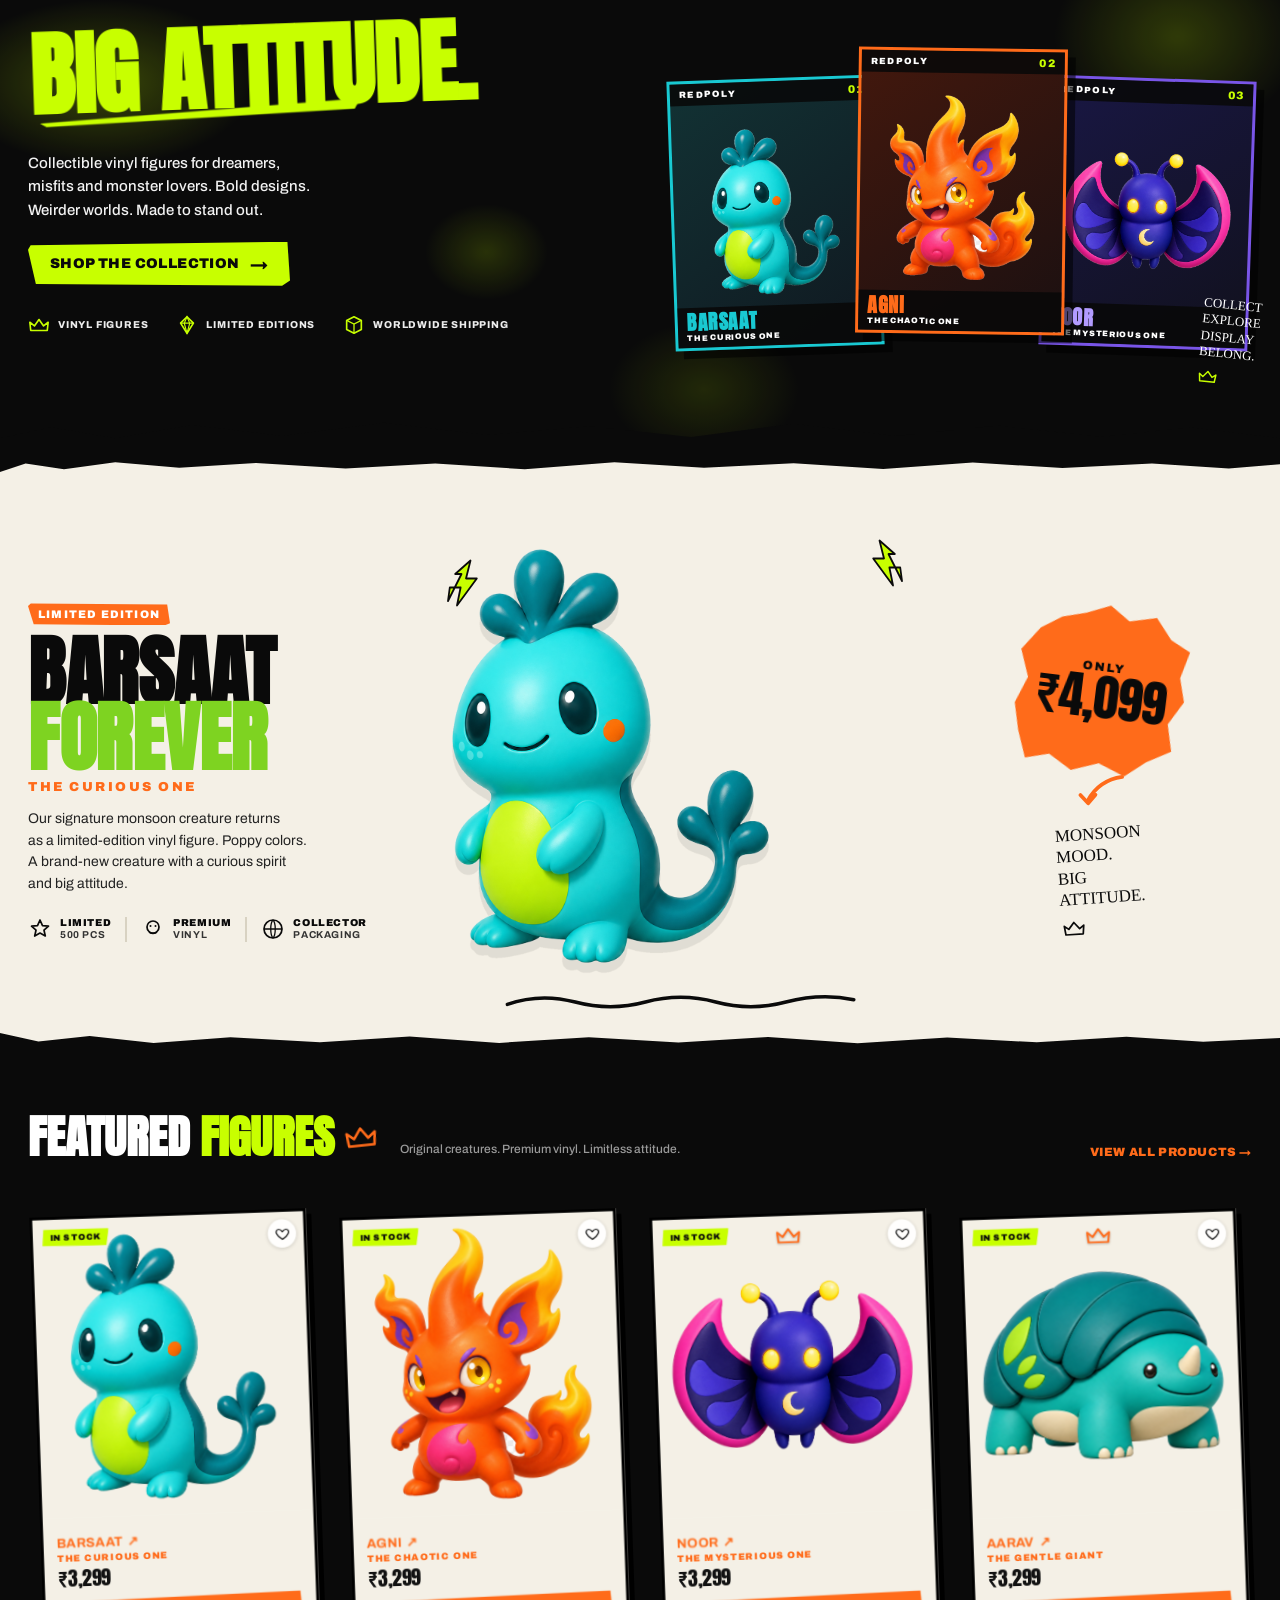
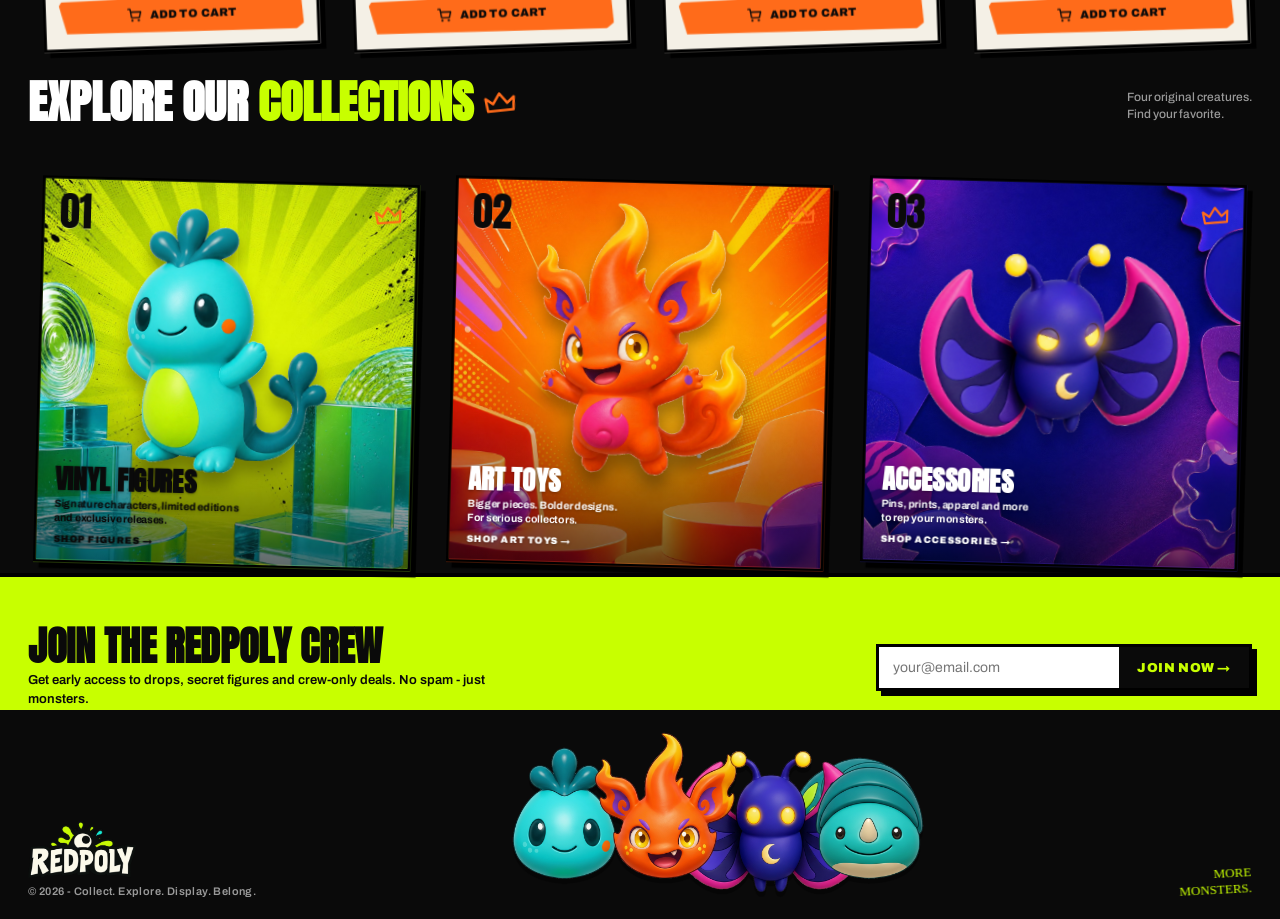
==== index.html @ 3c34e919 "Apply REDPOLY logo and matching browser icons Co-authored-by: arena-agent <297053741+arena-agent@use" ====
<!DOCTYPE html>
<html lang="en">
<head>
<meta charset="UTF-8" />
<meta name="viewport" content="width=device-width, initial-scale=1" />
<title>REDPOLY - Monsoon Mischief Collectible Creatures</title>
<meta name="description" content="Meet the REDPOLY creature crew: original collectible vinyl figures with bold color, big personality and playful shelf presence. Discover Agni, Barsaat, Noor and Aarav." />
<link rel="canonical" href="https://redpoly.justsimpleapps.online/" />
<meta name="robots" content="index, follow, max-image-preview:large" />
<meta name="theme-color" content="#0a0a0a" />
<link rel="icon" type="image/png" sizes="192x192" href="/assets/images/redpoly/favicon.png?v=redpoly-logo-20261114" />
<link rel="shortcut icon" href="/assets/images/redpoly/favicon.ico?v=redpoly-logo-20261114" />
<link rel="apple-touch-icon" href="/assets/images/redpoly/favicon.png?v=redpoly-logo-20261114" />
<meta property="og:type" content="website" />
<meta property="og:site_name" content="REDPOLY" />
<meta property="og:title" content="REDPOLY - Monsoon Mischief Collectible Creatures" />
<meta property="og:description" content="Four original creatures. Big attitude. Find your favorite in the REDPOLY collectible crew." />
<meta property="og:url" content="https://redpoly.justsimpleapps.online/" />
<meta property="og:image" content="https://redpoly.justsimpleapps.online/assets/images/redpoly/social/agni-og.png" />
<meta property="og:image:width" content="1200" />
<meta property="og:image:height" content="630" />
<meta name="twitter:card" content="summary_large_image" />
<meta name="twitter:title" content="REDPOLY - Monsoon Mischief Collectible Creatures" />
<meta name="twitter:description" content="Four original creatures. Big attitude. Find your favorite in the REDPOLY collectible crew." />
<meta name="twitter:image" content="https://redpoly.justsimpleapps.online/assets/images/redpoly/social/agni-og.png" />
<link rel="preconnect" href="https://fonts.googleapis.com" />
<link rel="preconnect" href="https://fonts.gstatic.com" crossorigin />
<link href="https://fonts.googleapis.com/css2?family=Anton&family=Archivo:wght@500;700;800;900&family=Permanent+Marker&display=swap" rel="stylesheet" />
<link rel="stylesheet" href="styles.css?v=agni-page-20261114" />
</head>
<body>

<!-- ================= HERO ================= -->
<section class="hero" id="top">
  <div class="hero__splatter" aria-hidden="true"></div>
  <div class="wrap hero__grid">
    <div class="hero__left">
      <h1 class="hero__title">BIG ATTITUDE<span class="dot">.</span><span class="hero__underline" aria-hidden="true"></span></h1>
      <p class="hero__copy">Collectible vinyl figures for dreamers,<br />misfits and monster lovers. Bold designs.<br />Weirder worlds. Made to stand out.</p>
      <a class="btn-lime" href="#featured">SHOP THE COLLECTION <span aria-hidden="true">→</span></a>
      <ul class="hero__feats">
        <li>
          <svg viewBox="0 0 24 24" aria-hidden="true"><path d="M3 18l-1-9 5 4 5-7 5 7 5-4-1 9H3z" fill="none" stroke="currentColor" stroke-width="1.8" stroke-linejoin="round"/></svg>
          <span>VINYL FIGURES</span>
        </li>
        <li>
          <svg viewBox="0 0 24 24" aria-hidden="true"><path d="M12 3l7 7-7 11L5 10l7-7z" fill="none" stroke="currentColor" stroke-width="1.8" stroke-linejoin="round"/><path d="M5 10h14M12 3l-3 7 3 11 3-11-3-7z" fill="none" stroke="currentColor" stroke-width="1.2"/></svg>
          <span>LIMITED EDITIONS</span>
        </li>
        <li>
          <svg viewBox="0 0 24 24" aria-hidden="true"><path d="M12 3l8 4v10l-8 4-8-4V7l8-4z" fill="none" stroke="currentColor" stroke-width="1.8" stroke-linejoin="round"/><path d="M4 7l8 4 8-4M12 11v10" fill="none" stroke="currentColor" stroke-width="1.4"/></svg>
          <span>WORLDWIDE SHIPPING</span>
        </li>
      </ul>
    </div>

    <div class="hero__right">
      <div class="hero__boxes">
        <figure class="box box--barsaat">
          <img src="assets/images/redpoly/characters/barsaat.png?v=creatures-inr-20261114" alt="Barsaat, the curious aqua monsoon creature" />
          <figcaption class="box__label box__label--top"><span>REDPOLY</span><em>01</em></figcaption>
          <figcaption class="box__label box__label--bottom"><strong>BARSAAT</strong><small>THE CURIOUS ONE</small></figcaption>
        </figure>
        <figure class="box box--agni">
          <img src="assets/images/redpoly/characters/agni.png?v=creatures-inr-20261114" alt="Agni, the chaotic orange ember creature" />
          <figcaption class="box__label box__label--top"><span>REDPOLY</span><em>02</em></figcaption>
          <figcaption class="box__label box__label--bottom"><strong>AGNI</strong><small>THE CHAOTIC ONE</small></figcaption>
        </figure>
        <figure class="box box--noor">
          <img src="assets/images/redpoly/characters/noor.png?v=creatures-inr-20261114" alt="Noor, the mysterious indigo moth creature" />
          <figcaption class="box__label box__label--top"><span>REDPOLY</span><em>03</em></figcaption>
          <figcaption class="box__label box__label--bottom"><strong>NOOR</strong><small>THE MYSTERIOUS ONE</small></figcaption>
        </figure>
        <p class="hero__side-note">COLLECT<br />EXPLORE<br />DISPLAY<br />BELONG.
          <svg viewBox="0 0 24 24" aria-hidden="true"><path d="M4 17l-1-8 4 3 5-6 5 6 4-3-1 8H4z" fill="none" stroke="currentColor" stroke-width="1.6" stroke-linejoin="round"/></svg>
        </p>
      </div>
    </div>
  </div>
  <div class="hero__rocks" aria-hidden="true"></div>
</section>

<!-- ================= LIMITED EDITION ================= -->
<section class="limited" id="limited">
  <div class="wrap limited__grid">
    <div class="limited__left">
      <span class="tag-orange">LIMITED EDITION</span>
      <h2 class="limited__title"><span class="t-black">BARSAAT</span><span class="t-lime">FOREVER</span></h2>
      <p class="limited__sub">THE CURIOUS ONE</p>
      <p class="limited__copy">Our signature monsoon creature returns<br />as a limited-edition vinyl figure. Poppy colors.<br />A brand-new creature with a curious spirit<br />and big attitude.</p>
      <ul class="limited__feats">
        <li>
          <svg viewBox="0 0 24 24" aria-hidden="true"><path d="M12 3l2.5 5.6 6 .6-4.5 4 1.3 5.8L12 16l-5.3 3 1.3-5.8-4.5-4 6-.6L12 3z" fill="none" stroke="currentColor" stroke-width="1.7" stroke-linejoin="round"/></svg>
          <span><strong>LIMITED</strong><br />500 PCS</span>
        </li>
        <li>
          <svg viewBox="0 0 24 24" aria-hidden="true"><circle cx="12" cy="10" r="6" fill="none" stroke="currentColor" stroke-width="1.7"/><circle cx="9.5" cy="9" r="1" fill="currentColor"/><circle cx="14.5" cy="9" r="1" fill="currentColor"/><path d="M8 15c1 2 7 2 8 0" fill="none" stroke="currentColor" stroke-width="1.4"/></svg>
          <span><strong>PREMIUM</strong><br />VINYL</span>
        </li>
        <li>
          <svg viewBox="0 0 24 24" aria-hidden="true"><circle cx="12" cy="12" r="9" fill="none" stroke="currentColor" stroke-width="1.7"/><path d="M3 12h18M12 3c3 3 3 15 0 18M12 3c-3 3-3 15 0 18" fill="none" stroke="currentColor" stroke-width="1.3"/></svg>
          <span><strong>COLLECTOR</strong><br />PACKAGING</span>
        </li>
      </ul>
    </div>

    <div class="limited__center">
      <svg class="bolt bolt--a" viewBox="0 0 60 60" aria-hidden="true"><path d="M10 50 L25 20 L18 20 L35 5 L30 25 L42 25 L20 55 L24 35 L12 35 Z" fill="#C8FF00" stroke="#0A0A0A" stroke-width="2" stroke-linejoin="round"/></svg>
      <svg class="bolt bolt--b" viewBox="0 0 60 60" aria-hidden="true"><path d="M10 50 L25 20 L18 20 L35 5 L30 25 L42 25 L20 55 L24 35 L12 35 Z" fill="#C8FF00" stroke="#0A0A0A" stroke-width="2" stroke-linejoin="round"/></svg>
      <img class="barsaat-hero" src="assets/images/redpoly/characters/barsaat.png?v=creatures-inr-20261114" alt="Barsaat Forever limited edition aqua monsoon creature with droplet crest and curled rain-tail - soft 3D" />
      <svg class="scribble" viewBox="0 0 300 24" aria-hidden="true"><path d="M2 14 Q30 4 60 12 T120 12 T180 12 T240 12 T298 10" fill="none" stroke="#0A0A0A" stroke-width="3" stroke-linecap="round"/></svg>
    </div>

    <div class="limited__right">
      <div class="price-badge">
        <span class="price-badge__only">ONLY</span>
        <span class="price-badge__amount">₹4,099</span>
        <span class="price-badge__lines" aria-hidden="true"><i></i><i></i><i></i></span>
      </div>
      <svg class="price-arrow" viewBox="0 0 60 40" aria-hidden="true"><path d="M55 5 Q30 5 15 25" fill="none" stroke="#FF6B1A" stroke-width="4" stroke-linecap="round"/><path d="M8 18 L15 28 L24 20" fill="none" stroke="#FF6B1A" stroke-width="4" stroke-linecap="round" stroke-linejoin="round"/></svg>
      <p class="hand-note">MONSOON<br />MOOD.<br />BIG<br />ATTITUDE.
        <svg viewBox="0 0 24 24" aria-hidden="true"><path d="M4 17l-1-8 4 3 5-6 5 6 4-3-1 8H4z" fill="none" stroke="currentColor" stroke-width="1.6" stroke-linejoin="round"/></svg>
      </p>
    </div>
  </div>
</section>

<!-- ================= FEATURED FIGURES ================= -->
<section class="featured" id="featured">
  <div class="wrap">
    <header class="section-head">
      <h2 class="section-head__title">FEATURED <span class="lime">FIGURES</span>
        <svg class="crown crown--orange" viewBox="0 0 24 24" aria-hidden="true"><path d="M3 18l-1-9 5 4 5-7 5 7 5-4-1 9H3z" fill="none" stroke="currentColor" stroke-width="1.8" stroke-linejoin="round"/></svg>
      </h2>
      <p class="section-head__sub">Original creatures. Premium vinyl. Limitless attitude.</p>
      <a class="section-head__link" href="#collections">VIEW ALL PRODUCTS <span aria-hidden="true">→</span></a>
    </header>

    <div class="cards">
      <article class="p-card">
        <div class="p-card__img">
          <a class="p-card__image-link" href="barsaat.html" aria-label="Open Barsaat product page"><img src="assets/images/redpoly/characters/barsaat.png?v=creatures-inr-20261114" alt="Barsaat The Curious One aqua monsoon creature - soft 3D" /></a>
          <span class="stock">IN STOCK</span>
          <button class="heart" type="button" aria-label="Add Barsaat to wishlist"><svg viewBox="0 0 24 24"><path d="M12 20s-7-4.5-9-9c-1.2-2.7.5-6 3.5-6C9 5 11 7 12 8.5 13 7 15 5 17.5 5c3 0 4.7 3.3 3.5 6-2 4.5-9 9-9 9z" fill="none" stroke="currentColor" stroke-width="1.8" stroke-linejoin="round"/></svg></button>
        </div>
        <div class="p-card__body">
          <h3><a class="p-card__product-link" href="barsaat.html">BARSAAT <span aria-hidden="true">↗</span></a></h3>
          <p class="p-card__sub">THE CURIOUS ONE</p>
          <p class="p-card__price">₹3,299</p>
          <button class="add-btn" type="button" data-name="BARSAAT"><svg viewBox="0 0 24 24" aria-hidden="true"><path d="M3 4h3l2 12h11l2-8H7" fill="none" stroke="currentColor" stroke-width="2" stroke-linecap="round" stroke-linejoin="round"/><circle cx="9" cy="20" r="1.6" fill="currentColor"/><circle cx="18" cy="20" r="1.6" fill="currentColor"/></svg> ADD TO CART</button>
        </div>
      </article>

      <article class="p-card">
        <div class="p-card__img">
          <a class="p-card__image-link" href="agni.html" aria-label="Open Agni's product page"><img src="assets/images/redpoly/characters/agni.png?v=creatures-inr-20261114" alt="Agni The Chaotic One orange ember creature - soft 3D" /></a>
          <span class="stock">IN STOCK</span>
          <button class="heart" type="button" aria-label="Add Agni to wishlist"><svg viewBox="0 0 24 24"><path d="M12 20s-7-4.5-9-9c-1.2-2.7.5-6 3.5-6C9 5 11 7 12 8.5 13 7 15 5 17.5 5c3 0 4.7 3.3 3.5 6-2 4.5-9 9-9 9z" fill="none" stroke="currentColor" stroke-width="1.8" stroke-linejoin="round"/></svg></button>
        </div>
        <div class="p-card__body">
          <h3><a class="p-card__product-link" href="agni.html">AGNI <span aria-hidden="true">↗</span></a></h3>
          <p class="p-card__sub">THE CHAOTIC ONE</p>
          <p class="p-card__price">₹3,299</p>
          <button class="add-btn" type="button" data-name="AGNI"><svg viewBox="0 0 24 24" aria-hidden="true"><path d="M3 4h3l2 12h11l2-8H7" fill="none" stroke="currentColor" stroke-width="2" stroke-linecap="round" stroke-linejoin="round"/><circle cx="9" cy="20" r="1.6" fill="currentColor"/><circle cx="18" cy="20" r="1.6" fill="currentColor"/></svg> ADD TO CART</button>
        </div>
      </article>

      <article class="p-card">
        <div class="p-card__img">
          <a class="p-card__image-link" href="noor.html" aria-label="Open Noor product page"><img src="assets/images/redpoly/characters/noor.png?v=creatures-inr-20261114" alt="Noor The Mysterious One indigo moth creature - soft 3D" /></a>
          <span class="stock">IN STOCK</span>
          <span class="card-crown" aria-hidden="true"><svg viewBox="0 0 24 24"><path d="M3 18l-1-9 5 4 5-7 5 7 5-4-1 9H3z" fill="none" stroke="currentColor" stroke-width="1.8" stroke-linejoin="round"/></svg></span>
          <button class="heart" type="button" aria-label="Add Noor to wishlist"><svg viewBox="0 0 24 24"><path d="M12 20s-7-4.5-9-9c-1.2-2.7.5-6 3.5-6C9 5 11 7 12 8.5 13 7 15 5 17.5 5c3 0 4.7 3.3 3.5 6-2 4.5-9 9-9 9z" fill="none" stroke="currentColor" stroke-width="1.8" stroke-linejoin="round"/></svg></button>
        </div>
        <div class="p-card__body">
          <h3><a class="p-card__product-link" href="noor.html">NOOR <span aria-hidden="true">↗</span></a></h3>
          <p class="p-card__sub">THE MYSTERIOUS ONE</p>
          <p class="p-card__price">₹3,299</p>
          <button class="add-btn" type="button" data-name="NOOR"><svg viewBox="0 0 24 24" aria-hidden="true"><path d="M3 4h3l2 12h11l2-8H7" fill="none" stroke="currentColor" stroke-width="2" stroke-linecap="round" stroke-linejoin="round"/><circle cx="9" cy="20" r="1.6" fill="currentColor"/><circle cx="18" cy="20" r="1.6" fill="currentColor"/></svg> ADD TO CART</button>
        </div>
      </article>

      <article class="p-card">
        <div class="p-card__img">
          <a class="p-card__image-link" href="aarav.html" aria-label="Open Aarav product page"><img src="assets/images/redpoly/characters/aarav.png?v=creatures-inr-20261114" alt="Aarav The Gentle Giant peacock-teal plate-backed creature - soft 3D" /></a>
          <span class="stock">IN STOCK</span>
          <span class="card-crown" aria-hidden="true"><svg viewBox="0 0 24 24"><path d="M3 18l-1-9 5 4 5-7 5 7 5-4-1 9H3z" fill="none" stroke="currentColor" stroke-width="1.8" stroke-linejoin="round"/></svg></span>
          <button class="heart" type="button" aria-label="Add Aarav to wishlist"><svg viewBox="0 0 24 24"><path d="M12 20s-7-4.5-9-9c-1.2-2.7.5-6 3.5-6C9 5 11 7 12 8.5 13 7 15 5 17.5 5c3 0 4.7 3.3 3.5 6-2 4.5-9 9-9 9z" fill="none" stroke="currentColor" stroke-width="1.8" stroke-linejoin="round"/></svg></button>
        </div>
        <div class="p-card__body">
          <h3><a class="p-card__product-link" href="aarav.html">AARAV <span aria-hidden="true">↗</span></a></h3>
          <p class="p-card__sub">THE GENTLE GIANT</p>
          <p class="p-card__price">₹3,299</p>
          <button class="add-btn" type="button" data-name="AARAV"><svg viewBox="0 0 24 24" aria-hidden="true"><path d="M3 4h3l2 12h11l2-8H7" fill="none" stroke="currentColor" stroke-width="2" stroke-linecap="round" stroke-linejoin="round"/><circle cx="9" cy="20" r="1.6" fill="currentColor"/><circle cx="18" cy="20" r="1.6" fill="currentColor"/></svg> ADD TO CART</button>
        </div>
      </article>
    </div>
  </div>
</section>

<!-- ================= EXPLORE COLLECTIONS ================= -->
<section class="collections" id="collections">
  <div class="wrap">
    <header class="section-head">
      <h2 class="section-head__title">EXPLORE OUR <span class="lime">COLLECTIONS</span>
        <svg class="crown crown--orange" viewBox="0 0 24 24" aria-hidden="true"><path d="M3 18l-1-9 5 4 5-7 5 7 5-4-1 9H3z" fill="none" stroke="currentColor" stroke-width="1.8" stroke-linejoin="round"/></svg>
      </h2>
      <p class="section-head__sub section-head__sub--right">Four original creatures.<br />Find your favorite.</p>
    </header>

    <div class="collections__grid">
      <a class="c-card c-card--vinyl" href="#featured" aria-label="Shop Vinyl Figures collection">
        <img class="c-card__backdrop" src="assets/images/redpoly/collections/vinyl-figures.jpg" alt="" aria-hidden="true" />
        <img class="c-card__character" src="assets/images/redpoly/collections/barsaat-collection-pose.png?v=collection-poses-20261114" alt="Barsaat, the aqua monsoon creature, waving with a cheerful smile" />
        <span class="c-card__num">01</span>
        <span class="c-card__crown" aria-hidden="true"><svg viewBox="0 0 24 24"><path d="M3 18l-1-9 5 4 5-7 5 7 5-4-1 9H3z" fill="none" stroke="currentColor" stroke-width="1.8" stroke-linejoin="round"/></svg></span>
        <span class="c-card__body">
          <strong>VINYL FIGURES</strong>
          <small>Signature characters, limited editions<br />and exclusive releases.</small>
          <em>SHOP FIGURES →</em>
        </span>
      </a>
      <a class="c-card c-card--art" href="#featured" aria-label="Shop Art Toys collection">
        <img class="c-card__backdrop" src="assets/images/redpoly/collections/art-toys.jpg" alt="" aria-hidden="true" />
        <img class="c-card__character" src="assets/images/redpoly/collections/agni-collection-pose.png?v=collection-poses-20261114" alt="Agni, the orange ember creature, leaping with a joyful grin" />
        <span class="c-card__num">02</span>
        <span class="c-card__crown" aria-hidden="true"><svg viewBox="0 0 24 24"><path d="M3 18l-1-9 5 4 5-7 5 7 5-4-1 9H3z" fill="none" stroke="currentColor" stroke-width="1.8" stroke-linejoin="round"/></svg></span>
        <span class="c-card__body">
          <strong>ART TOYS</strong>
          <small>Bigger pieces. Bolder designs.<br />For serious collectors.</small>
          <em>SHOP ART TOYS →</em>
        </span>
      </a>
      <a class="c-card c-card--accessories" href="#featured" aria-label="Shop Accessories collection">
        <img class="c-card__backdrop" src="assets/images/redpoly/collections/accessories.jpg" alt="" aria-hidden="true" />
        <img class="c-card__character" src="assets/images/redpoly/collections/noor-collection-pose.png?v=collection-poses-20261114" alt="Noor, the indigo moth creature, floating with a softly curious expression" />
        <span class="c-card__num">03</span>
        <span class="c-card__crown" aria-hidden="true"><svg viewBox="0 0 24 24"><path d="M3 18l-1-9 5 4 5-7 5 7 5-4-1 9H3z" fill="none" stroke="currentColor" stroke-width="1.8" stroke-linejoin="round"/></svg></span>
        <span class="c-card__body">
          <strong>ACCESSORIES</strong>
          <small>Pins, prints, apparel and more<br />to rep your monsters.</small>
          <em>SHOP ACCESSORIES →</em>
        </span>
      </a>
    </div>
  </div>
</section>

<!-- ================= CREW / FOOTER ================= -->
<section class="crew">
  <div class="wrap crew__inner">
    <div class="crew__left">
      <h2>JOIN THE REDPOLY CREW</h2>
      <p>Get early access to drops, secret figures and crew-only deals. No spam - just monsters.</p>
    </div>
    <form class="crew__form" id="crewForm">
      <label class="sr-only" for="crewEmail">Email address</label>
      <input id="crewEmail" type="email" placeholder="your@email.com" required />
      <button type="submit">JOIN NOW →</button>
    </form>
  </div>
</section>

<footer class="foot">
  <div class="wrap foot__inner">
    <a class="foot__brand" href="./" aria-label="REDPOLY home"><img class="foot__brand-logo" src="assets/images/redpoly/redpoly-logo.png?v=redpoly-logo-20261114" alt="" width="1353" height="711" /><span>© 2026 - Collect. Explore. Display. Belong.</span></a>
    <img class="foot__crew" src="assets/images/redpoly/footer-faces/footer-crew.png?v=redpoly-footer-20261114b" alt="Close-up faces of the REDPOLY crew, left to right: Barsaat, Agni, Noor and Aarav." width="1520" height="610" loading="lazy" />
    <p class="foot__more">MORE<br />MONSTERS.</p>
  </div>
</footer>

<div class="toast" id="toast" role="status" aria-live="polite"></div>

<script src="main.js?v=agni-page-20261114" defer></script>
</body>
</html>
---- styles.css ----
/* REDPOLY - exact landing page recreation */
:root{
  --lime:#C8FF00;
  --lime-dark:#7ED321;
  --orange:#FF6B1A;
  --black:#0A0A0A;
  --cream:#F4F0E6;
  --ink:#111111;
  --grey:#9A9A9A;
}
*{margin:0;padding:0;box-sizing:border-box}
html{scroll-behavior:smooth}
body{background:var(--black);color:#fff;font-family:'Archivo',system-ui,sans-serif;-webkit-font-smoothing:antialiased;overflow-x:hidden}
img{display:block;max-width:100%}
a{text-decoration:none;color:inherit}
button{font-family:inherit;cursor:pointer}
.sr-only{position:absolute;width:1px;height:1px;overflow:hidden;clip:rect(0 0 0 0);white-space:nowrap}
.wrap{max-width:1280px;margin:0 auto;padding:0 28px}

/* ============ HERO ============ */
.hero{position:relative;background:var(--black);padding:36px 0 0;overflow:hidden}
.hero__splatter{position:absolute;inset:0;pointer-events:none;opacity:.9;
  background:
    radial-gradient(220px 120px at 8% 18%, rgba(200,255,0,.28), transparent 70%),
    radial-gradient(180px 140px at 92% 8%, rgba(200,255,0,.22), transparent 70%),
    radial-gradient(140px 100px at 55% 85%, rgba(200,255,0,.14), transparent 70%),
    radial-gradient(90px 70px at 38% 55%, rgba(200,255,0,.18), transparent 70%);
}
.hero__grid{position:relative;display:grid;grid-template-columns:1.05fr 1fr;gap:32px;align-items:start;z-index:2}
.hero__title{font-family:'Anton',sans-serif;font-size:clamp(52px,7.2vw,96px);line-height:.88;letter-spacing:-.5px;color:var(--lime);text-transform:uppercase;transform:rotate(-2deg);transform-origin:left top;position:relative;display:inline-block}
.hero__title .dot{color:var(--lime)}
.hero__underline{position:absolute;left:2%;bottom:-14px;width:72%;height:10px;background:var(--lime);transform:rotate(-2deg);clip-path:polygon(0 30%,100% 0,98% 100%,2% 70%)}
.hero__copy{margin-top:34px;font-size:15px;line-height:1.55;font-weight:500;color:#F2F2F2;max-width:360px}
.btn-lime{display:inline-flex;align-items:center;gap:10px;margin-top:20px;background:var(--lime);color:var(--black);font-weight:900;font-size:14px;letter-spacing:.4px;text-transform:uppercase;padding:13px 22px;clip-path:polygon(1% 8%,99% 0,100% 88%,97% 100%,3% 96%,0 18%);transition:transform .15s ease, background .15s ease}
.btn-lime:hover{background:#d8ff4d;transform:translateY(-1px) rotate(-.5deg)}
.btn-lime span{font-size:18px;line-height:1}
.hero__feats{display:flex;gap:28px;list-style:none;margin-top:28px;flex-wrap:wrap}
.hero__feats li{display:flex;align-items:center;gap:8px;color:var(--lime)}
.hero__feats svg{width:22px;height:22px;flex:none}
.hero__feats span{font-size:10px;font-weight:800;letter-spacing:.8px;color:#EDEDED;text-transform:uppercase;line-height:1.2}
.hero__right{position:relative}
.hero__boxes{position:relative;height:360px}
.box{position:absolute;margin:0;border:3px solid #1c1c1c;box-shadow:8px 8px 0 rgba(0,0,0,.55);background:#111;overflow:hidden}
.box img{width:100%;height:100%;object-fit:cover}
.hero__side-note{position:absolute;right:-6px;bottom:6px;z-index:4;font-family:'Permanent Marker',cursive;font-size:13px;line-height:1.25;color:#fff;transform:rotate(6deg);text-align:left}
.hero__side-note svg{width:22px;height:22px;display:block;margin-top:6px;color:var(--lime)}
.hero__rocks{position:relative;height:44px;margin-top:18px;background:var(--black);clip-path:polygon(0 55%,4% 30%,9% 55%,15% 25%,22% 50%,30% 20%,38% 48%,46% 28%,54% 52%,62% 22%,70% 50%,78% 26%,86% 52%,93% 30%,100% 55%,100% 100%,0 100%);border-top:3px solid #222}

/* ============ LIMITED ============ */
.limited{position:relative;background:var(--cream);color:var(--ink);padding:44px 0 52px;overflow:hidden}
.limited::before,.limited::after{content:"";position:absolute;left:0;right:0;height:14px;background:var(--black);z-index:3}
.limited::before{top:0;clip-path:polygon(0 100%,2% 40%,5% 80%,9% 30%,14% 70%,20% 35%,27% 75%,34% 40%,41% 80%,48% 30%,55% 70%,62% 38%,69% 78%,76% 32%,83% 72%,90% 40%,96% 75%,100% 45%,100% 0,0 0)}
.limited::after{bottom:0;clip-path:polygon(0 0,3% 60%,7% 20%,12% 70%,18% 30%,25% 65%,32% 25%,39% 70%,46% 30%,53% 68%,60% 28%,67% 72%,74% 32%,81% 66%,88% 26%,94% 62%,100% 35%,100% 100%,0 100%)}
.limited__grid{position:relative;display:grid;grid-template-columns:.95fr 1.25fr .75fr;gap:20px;align-items:center;z-index:2}
.tag-orange{display:inline-block;background:var(--orange);color:#fff;font-weight:900;font-size:11px;letter-spacing:1.2px;text-transform:uppercase;padding:5px 10px;clip-path:polygon(2% 0,98% 5%,100% 90%,96% 100%,4% 95%,0 12%)}
.limited__title{font-family:'Anton',sans-serif;text-transform:uppercase;line-height:.85;margin-top:14px}
.limited__title span{display:block;font-size:clamp(52px,6vw,84px);letter-spacing:-.5px}
.t-black{color:var(--black)}
.t-lime{color:#7ED321}
.limited__sub{margin-top:10px;color:var(--orange);font-weight:900;font-size:13px;letter-spacing:2.5px;text-transform:uppercase}
.limited__copy{margin-top:14px;font-size:14px;line-height:1.55;color:#222;max-width:320px}
.limited__feats{display:flex;list-style:none;margin-top:22px;gap:0}
.limited__feats li{display:flex;align-items:center;gap:8px;padding:0 14px;border-left:2px solid #D8D2C2}
.limited__feats li:first-child{padding-left:0;border-left:none}
.limited__feats svg{width:24px;height:24px;flex:none;color:var(--black)}
.limited__feats span{font-size:10px;font-weight:700;letter-spacing:.6px;text-transform:uppercase;line-height:1.25;color:#333}
.limited__feats strong{font-weight:900;color:var(--black)}
.limited__center{position:relative;text-align:center}
.bolt{position:absolute;width:54px;height:54px;z-index:1}
.bolt--a{left:2%;top:6%}
.bolt--b{right:4%;top:2%;transform:scaleX(-1)}
.scribble{width:70%;margin:2px auto 0;position:relative;z-index:2}
.limited__right{position:relative;display:flex;flex-direction:column;align-items:center;gap:6px}
.price-badge{position:relative;width:168px;height:168px;background:var(--orange);color:var(--black);display:flex;flex-direction:column;align-items:center;justify-content:center;transform:rotate(7deg);clip-path:polygon(50% 0%,62% 8%,78% 4%,88% 16%,100% 22%,96% 38%,100% 52%,92% 66%,96% 82%,82% 90%,70% 100%,54% 94%,38% 100%,24% 92%,10% 96%,4% 80%,0% 64%,6% 48%,0% 32%,10% 18%,22% 10%,36% 6%)}
.price-badge__only{font-weight:900;font-size:12px;letter-spacing:2px}
.price-badge__amount{font-family:'Anton',sans-serif;font-size:62px;line-height:.9;letter-spacing:-1px}
.price-badge__usd{font-weight:900;font-size:14px;letter-spacing:1px}
.price-badge__lines{position:absolute;top:-6px;right:-18px;display:flex;flex-direction:column;gap:4px;transform:rotate(18deg)}
.price-badge__lines i{display:block;width:22px;height:4px;background:var(--black);border-radius:2px}
.price-badge__lines i:nth-child(2){width:16px;margin-left:6px}
.price-badge__lines i:nth-child(3){width:10px;margin-left:12px}
.price-arrow{width:56px;height:38px;margin-top:-4px;transform:rotate(-8deg)}
.hand-note{font-family:'Permanent Marker',cursive;font-size:17px;line-height:1.25;color:var(--black);transform:rotate(-4deg);text-align:left;margin-top:4px}
.hand-note svg{width:26px;height:26px;display:block;margin-top:6px}

/* ============ SECTION HEAD ============ */
.featured,.collections{background:var(--black);padding:44px 0 8px}
.collections{padding-top:28px;padding-bottom:44px}
.section-head{display:flex;align-items:flex-end;gap:22px;flex-wrap:wrap;margin-bottom:22px}
.section-head__title{font-family:'Anton',sans-serif;font-size:clamp(32px,4vw,46px);line-height:.95;text-transform:uppercase;color:#fff;display:flex;align-items:center;gap:10px;flex-wrap:wrap}
.section-head__title .lime{color:var(--lime)}
.crown{width:34px;height:34px;flex:none}
.crown--orange{color:var(--orange);transform:rotate(-6deg)}
.section-head__sub{font-size:12px;line-height:1.45;color:var(--grey);font-weight:500}
.section-head__sub--right{margin-left:auto;text-align:left}
.section-head__link{margin-left:auto;color:var(--orange);font-weight:900;font-size:12px;letter-spacing:.6px;text-transform:uppercase;white-space:nowrap}
.section-head__link:hover{text-decoration:underline}

/* ============ PRODUCT CARDS ============ */
.cards{display:grid;grid-template-columns:repeat(4,1fr);gap:16px}
.p-card{background:var(--cream);color:var(--ink);border:3px solid #000;box-shadow:6px 6px 0 #000;overflow:hidden;display:flex;flex-direction:column}
.p-card__img{background:var(--cream)}
.p-card__img img{width:100%;aspect-ratio:290/320;object-fit:cover}
.p-card__body{padding:12px 14px 14px;display:flex;flex-direction:column;flex:1}
.p-card__body h3{font-family:'Anton',sans-serif;font-size:21px;letter-spacing:.3px;text-transform:uppercase;line-height:1}
.p-card__product-link{display:inline-flex;align-items:center;gap:5px}
.p-card__product-link span{color:var(--orange);font:700 14px 'Archivo',sans-serif;transition:transform .18s ease}
.p-card__product-link:hover span{transform:translate(2px,-2px)}
.p-card__sub{margin-top:3px;color:var(--orange);font-weight:900;font-size:10px;letter-spacing:1.2px;text-transform:uppercase}
.p-card__price{margin-top:6px;font-family:'Anton',sans-serif;font-size:21px;line-height:1}
.p-card__price span{font-size:13px;letter-spacing:.5px}
.add-btn{margin-top:10px;width:100%;background:var(--orange);color:var(--black);border:none;font-weight:900;font-size:12px;letter-spacing:.6px;text-transform:uppercase;padding:11px 10px;display:flex;align-items:center;justify-content:center;gap:8px;clip-path:polygon(1% 10%,99% 0,100% 85%,97% 100%,3% 95%,0 20%);transition:background .15s ease, transform .15s ease}
.add-btn svg{width:18px;height:18px}
.add-btn:hover{background:#ff8438;transform:translateY(-1px)}
.add-btn.added{background:var(--lime)}

/* ============ COLLECTIONS ============ */
.collections__grid{display:grid;grid-template-columns:repeat(3,1fr);gap:16px}
.c-card{display:block;border:3px solid #000;box-shadow:6px 6px 0 #000;overflow:hidden;background:var(--cream);transition:transform .18s ease}
.c-card__backdrop{width:100%;aspect-ratio:410/420;object-fit:cover;transition:transform .25s ease}
.c-card__character{transition:transform .25s ease,filter .25s ease}
.c-card:hover{transform:translateY(-3px)}
.c-card:hover .c-card__backdrop{transform:scale(1.03)}
.c-card:hover .c-card__character{transform:translateY(-4px) scale(1.025)}
.c-card--accessories .c-card__character{transform:rotate(-6deg) scale(.96)}
.c-card--accessories:hover .c-card__character{transform:translateY(-4px) rotate(-6deg) scale(.985)}

/* ============ CREW / FOOTER ============ */
.crew{background:var(--lime);color:var(--black);padding:26px 0;border-top:4px solid #000}
.crew__inner{display:flex;align-items:center;justify-content:space-between;gap:24px;flex-wrap:wrap}
.crew__left h2{font-family:'Anton',sans-serif;font-size:clamp(26px,3.4vw,40px);line-height:.95;text-transform:uppercase}
.crew__left p{margin-top:6px;font-size:13px;font-weight:600;max-width:460px;line-height:1.45}
.crew__form{display:flex;gap:0;border:3px solid #000;background:#fff;box-shadow:5px 5px 0 #000}
.crew__form input{border:none;outline:none;padding:13px 14px;font-family:inherit;font-size:14px;min-width:240px;color:var(--black)}
.crew__form button{background:var(--black);color:var(--lime);border:none;font-weight:900;font-size:13px;letter-spacing:.6px;padding:13px 18px;text-transform:uppercase;white-space:nowrap}
.crew__form button:hover{background:#1a1a1a}
.foot{background:var(--black);padding:18px 0 22px}
.foot__inner{display:flex;align-items:flex-end;justify-content:space-between;gap:16px}
.foot__brand{display:flex;flex-direction:column;align-items:flex-start;gap:7px;color:#fff}
.foot__brand-logo{display:block;width:108px;height:auto;max-width:100%}
.foot__brand span{font-family:'Archivo',sans-serif;font-size:11px;font-weight:600;letter-spacing:.4px;color:var(--grey);text-transform:none}
.foot__more{font-family:'Permanent Marker',cursive;font-size:13px;line-height:1.2;color:var(--lime);text-align:right;transform:rotate(-3deg)}

/* toast */
.toast{position:fixed;left:50%;bottom:22px;transform:translate(-50%,20px);background:var(--lime);color:var(--black);font-weight:900;font-size:13px;letter-spacing:.4px;text-transform:uppercase;padding:12px 18px;border:3px solid #000;box-shadow:5px 5px 0 #000;opacity:0;pointer-events:none;transition:opacity .2s ease, transform .2s ease;z-index:50}
.toast.show{opacity:1;transform:translate(-50%,0)}

/* reveal */
[data-reveal]{opacity:0;transform:translateY(14px);transition:opacity .5s ease, transform .5s ease}
[data-reveal].in{opacity:1;transform:none}

/* ============ RESPONSIVE ============ */
@media (max-width:1024px){
  .limited__grid{grid-template-columns:1fr 1fr;grid-template-areas:"left center" "right center"}
  .limited__left{grid-area:left}
  .limited__center{grid-area:center}
  .limited__right{grid-area:right;flex-direction:row;align-items:center;justify-content:flex-start;gap:16px}
  .cards{grid-template-columns:repeat(2,1fr)}
  .collections__grid{grid-template-columns:1fr;max-width:560px;margin:0 auto}
  .hero__grid{grid-template-columns:1fr}
  .hero__boxes{height:320px;max-width:560px}
}
@media (max-width:640px){
  .wrap{padding:0 16px}
  .hero{padding-top:22px}
  .hero__title{font-size:52px}
  .hero__copy{font-size:14px}
  .hero__feats{gap:16px}
  .limited__grid{grid-template-columns:1fr;grid-template-areas:"left" "center" "right"}
  .limited__right{flex-direction:column;align-items:center}
  .cards{grid-template-columns:1fr 1fr;gap:10px}
  .p-card__body h3{font-size:17px}
  .p-card__price{font-size:17px}
  .add-btn{font-size:10px;padding:9px 6px}
  .section-head{gap:10px}
  .section-head__sub--right,.section-head__link{margin-left:0}
  .crew__form{width:100%}
  .crew__form input{flex:1;min-width:0}
}
@media (max-width:420px){
  .cards{grid-template-columns:1fr}
  .hero__boxes{height:280px}
}

/* Soft-3D image treatments and details kept as live HTML */
.box{isolation:isolate}
.box>img{position:absolute;inset:0;z-index:0}
.box__label{position:absolute;left:0;right:0;z-index:2;display:flex;align-items:center;justify-content:space-between;padding:5px 9px;color:#fff;background:rgba(8,8,8,.88);font-family:'Archivo',sans-serif;text-transform:uppercase}
.box__label--top{top:0;font-size:9px;font-weight:900;letter-spacing:1.3px}
.box__label--top em{font-style:normal;color:var(--lime);font-size:11px}
.box__label--bottom{bottom:0;align-items:flex-start;flex-direction:column;gap:1px}
.box__label--bottom strong{font-family:'Anton',sans-serif;font-size:20px;line-height:1;color:var(--lime);letter-spacing:.5px}
.box__label--bottom small{font-size:8px;font-weight:900;letter-spacing:.7px;color:#fff}
.p-card__img{position:relative;overflow:hidden;aspect-ratio:290/320}
.p-card__img img{height:100%;object-fit:contain;background:var(--cream);padding:2px}
.p-card__image-link{display:block;width:100%;height:100%;cursor:pointer}
.p-card__image-link:focus-visible{outline:4px solid var(--orange);outline-offset:-4px}
.stock{position:absolute;top:10px;left:10px;z-index:2;padding:5px 8px;background:var(--lime);color:var(--black);font-size:9px;line-height:1;font-weight:900;letter-spacing:.6px;text-transform:uppercase;clip-path:polygon(2% 0,100% 4%,96% 100%,0 92%)}
.heart{position:absolute;top:8px;right:8px;z-index:2;width:30px;height:30px;border:0;border-radius:50%;background:rgba(255,255,255,.92);color:var(--black);display:grid;place-items:center;box-shadow:0 1px 5px rgba(0,0,0,.18)}
.heart svg{width:17px;height:17px}
.heart:hover,.heart.is-favorite{color:var(--orange)}
.heart.is-favorite svg path{fill:var(--orange)}
.card-crown{position:absolute;top:7px;left:50%;z-index:2;transform:translateX(-50%);color:var(--orange);filter:drop-shadow(0 1px 1px rgba(0,0,0,.25))}
.card-crown svg{display:block;width:28px;height:28px}
.c-card{position:relative;isolation:isolate;aspect-ratio:410/420;color:var(--black)}
.c-card__backdrop{position:absolute;inset:0;width:100%;height:100%;object-fit:cover;z-index:-2}
.c-card__character{position:absolute;inset:5% 8% 24%;width:84%;height:70%;object-fit:contain;z-index:2;filter:drop-shadow(0 11px 7px rgba(0,0,0,.24));pointer-events:none}
.c-card::after{content:"";position:absolute;inset:0;z-index:-1;background:linear-gradient(180deg,rgba(0,0,0,.04) 0%,transparent 35%,rgba(0,0,0,.06) 58%,rgba(0,0,0,.58) 100%)}
.c-card--vinyl{color:var(--black)}
.c-card--art,.c-card--accessories{color:#fff}
.c-card__num{position:absolute;top:14px;left:16px;font-family:'Anton',sans-serif;font-size:42px;line-height:1;letter-spacing:-1px;color:var(--black);text-shadow:0 1px rgba(255,255,255,.35)}
.c-card__crown{position:absolute;top:14px;right:14px;color:var(--orange);transform:rotate(-6deg)}
.c-card__crown svg{display:block;width:31px;height:31px}
.c-card__body{position:absolute;left:18px;right:18px;bottom:17px;display:flex;flex-direction:column;align-items:flex-start;gap:4px;text-shadow:0 1px 3px rgba(0,0,0,.3)}
.c-card__body strong{font-family:'Anton',sans-serif;font-size:clamp(21px,2.2vw,30px);line-height:1;text-transform:uppercase;letter-spacing:.2px}
.c-card__body small{font-size:11px;font-weight:700;line-height:1.35}
.c-card__body em{margin-top:5px;font-style:normal;font-size:10px;font-weight:900;letter-spacing:.8px;text-transform:uppercase}
.c-card:hover .c-card__body em{text-decoration:underline}
/* Fit the transparent soft-3D PNG cutouts cleanly into their containers. */
.box>img{object-fit:contain;object-position:center}
@media(max-width:1024px){.c-card{aspect-ratio:410/420}}
@media(max-width:640px){.c-card__num{font-size:36px}.c-card__body{left:14px;right:14px;bottom:13px}.c-card__body small{font-size:10px}}

/* Motion pass: playful, short, and disabled for users who request less motion. */
html.motion-ready .hero__title{animation:hero-title-pop .62s cubic-bezier(.2,.85,.25,1.2) both}
html.motion-ready .hero__underline{transform-origin:left center;animation:underline-draw .58s .24s cubic-bezier(.3,.8,.2,1) both}
html.motion-ready .btn-lime,html.motion-ready .add-btn,html.motion-ready .heart,html.motion-ready .p-card,html.motion-ready .p-card__img img{transition:transform .22s ease,box-shadow .22s ease,background-color .18s ease,color .18s ease,filter .22s ease}
html.motion-ready .btn-lime:active,html.motion-ready .add-btn:active{transform:translateY(1px) scale(.975)}
html.motion-ready .limited::before,html.motion-ready .limited::after{transform:scaleX(0);transition:transform .78s cubic-bezier(.18,.75,.2,1)}
html.motion-ready .limited::before{transform-origin:left center}
html.motion-ready .limited::after{transform-origin:right center}
html.motion-ready .limited.is-visible::before,html.motion-ready .limited.is-visible::after{transform:scaleX(1)}
html.motion-ready .limited.is-visible .price-badge{animation:badge-pop .58s .12s cubic-bezier(.18,.85,.28,1.25) both}
html.motion-ready .limited.is-visible .bolt{animation:bolt-flicker .68s .22s ease-out both}
html.motion-ready .p-card.in:hover{transform:translateY(-6px) rotate(.25deg);box-shadow:8px 12px 0 #000}
html.motion-ready .p-card.in:hover .p-card__img img{transform:scale(1.045)}
html.motion-ready .heart:active{transform:scale(.84)}
html.motion-ready .heart.is-favorite{animation:heart-pop .28s cubic-bezier(.2,.9,.3,1.3)}
html.motion-ready .add-btn.added{animation:cart-confirm .32s ease-out}
html.motion-ready .c-card[data-reveal].in:hover{transform:translateY(-5px) scale(1.01)}
html.motion-ready .c-card[data-reveal].in:hover>img{transform:scale(1.045)}

@keyframes hero-title-pop{
  0%{opacity:0;transform:rotate(-2deg) translateY(14px) scale(.94)}
  72%{opacity:1;transform:rotate(-2deg) translateY(-2px) scale(1.015)}
  100%{opacity:1;transform:rotate(-2deg) translateY(0) scale(1)}
}
@keyframes underline-draw{
  0%{transform:rotate(-2deg) scaleX(0)}
  100%{transform:rotate(-2deg) scaleX(1)}
}
@keyframes badge-pop{
  0%{opacity:0;transform:rotate(7deg) scale(.82)}
  76%{opacity:1;transform:rotate(7deg) scale(1.055)}
  100%{opacity:1;transform:rotate(7deg) scale(1)}
}
@keyframes bolt-flicker{
  0%{opacity:.35;filter:brightness(.8)}
  30%{opacity:1;filter:brightness(1.4)}
  52%{opacity:.72;filter:brightness(.95)}
  100%{opacity:1;filter:brightness(1)}
}
@keyframes heart-pop{
  0%{transform:scale(.82)}
  72%{transform:scale(1.16)}
  100%{transform:scale(1)}
}
@keyframes cart-confirm{
  0%{transform:scale(.96)}
  65%{transform:scale(1.035)}
  100%{transform:scale(1)}
}
@media(prefers-reduced-motion:reduce){
  html{scroll-behavior:auto!important}
  *,*::before,*::after{animation-duration:.01ms!important;animation-iteration-count:1!important;transition-duration:.01ms!important;scroll-behavior:auto!important}
  [data-reveal]{opacity:1!important;transform:none!important}
  .limited::before,.limited::after{transform:none!important}
}

/* New Monsoon Mischief canonical characters: the same master PNGs are reused site-wide. */
.box--barsaat{left:0;top:42px;width:36%;height:270px;z-index:2;transform:rotate(-2deg);border-color:#19C9D2;background:linear-gradient(145deg,#123234,#101820)}
.box--agni{left:32%;top:12px;width:36%;height:286px;z-index:3;transform:rotate(.8deg);border-color:#FF6B1A;background:linear-gradient(145deg,#43180D,#1B1011)}
.box--noor{right:0;top:42px;width:36%;height:270px;z-index:2;transform:rotate(2deg);border-color:#7955E8;background:linear-gradient(145deg,#191744,#11111D)}
.box--barsaat>img,.box--agni>img,.box--noor>img{padding:38px 9px 42px;object-fit:contain}
.box--barsaat .box__label--bottom strong{color:#19C9D2}
.box--agni .box__label--bottom strong{color:#FF6B1A}
.box--noor .box__label--bottom strong{color:#B29BFF}
.box__label--top em{color:#C8FF00}
.barsaat-hero{position:relative;z-index:2;width:auto;max-width:100%;max-height:460px;object-fit:contain;filter:drop-shadow(0 10px 0 rgba(0,0,0,.08))}
.price-badge__amount{font-size:50px}
.c-card--vinyl{background:#9BEA25}
.c-card--art{background:#FF5B19}
.c-card--accessories{background:#3C38B8}
.c-card__backdrop{z-index:-2}
.c-card__character{inset:3% 8% 20%;width:84%;height:77%;z-index:2;filter:drop-shadow(0 12px 8px rgba(0,0,0,.32))}
.c-card::after{z-index:1;background:linear-gradient(180deg,rgba(0,0,0,.02) 0%,transparent 42%,rgba(0,0,0,.08) 60%,rgba(0,0,0,.58) 100%)}
.c-card__num,.c-card__crown,.c-card__body{z-index:3}
html.motion-ready .box--barsaat{animation:box-float-barsaat 5.2s .35s ease-in-out infinite}
html.motion-ready .box--agni{animation:box-float-agni 5.5s .5s ease-in-out infinite}
html.motion-ready .box--noor{animation:box-float-noor 5.8s .7s ease-in-out infinite}
@keyframes box-float-barsaat{0%,100%{transform:rotate(-2deg) translateY(0)}50%{transform:rotate(-2deg) translateY(-5px)}}
@keyframes box-float-agni{0%,100%{transform:rotate(.8deg) translateY(0)}50%{transform:rotate(.8deg) translateY(5px)}}
@keyframes box-float-noor{0%,100%{transform:rotate(2deg) translateY(0)}50%{transform:rotate(2deg) translateY(-4px)}}
@media(max-width:640px){
  .box--barsaat,.box--agni,.box--noor{height:236px;top:30px}
  .box--agni{top:10px}
  .box--barsaat>img,.box--agni>img,.box--noor>img{padding:34px 4px 40px}
  .box__label--bottom strong{font-size:15px}
  .box__label--bottom small{font-size:7px;letter-spacing:.35px}
  .barsaat-hero{max-height:380px}
  .price-badge__amount{font-size:46px}
}

/* Artsy kinetic type, staggered scroll reveals, and expressive hover states. */
html.motion-ready [data-reveal]{transition-delay:calc(var(--reveal-index,0) * 80ms)}
html.motion-ready .p-card[data-reveal]{transform:translateY(42px) rotate(-2deg) scale(.94);filter:blur(2px)}
html.motion-ready .c-card[data-reveal]{transform:translateY(48px) rotate(1.5deg) scale(.95);filter:blur(2px)}
html.motion-ready .limited__center[data-reveal],html.motion-ready .limited__right[data-reveal],html.motion-ready .section-head[data-reveal],html.motion-ready .limited__left[data-reveal],html.motion-ready .crew__inner[data-reveal]{transform:translateY(24px);filter:blur(1px)}
html.motion-ready [data-reveal].in{filter:blur(0);transition-delay:calc(var(--reveal-index,0) * 80ms)}
html.motion-ready .motion-word{display:inline-block;opacity:0;transform:translateY(.62em) rotate(2deg);filter:blur(4px);will-change:transform,opacity,filter}
html.motion-ready .text-reveal.text-in .motion-word{animation:kinetic-word-in .54s cubic-bezier(.2,.78,.2,1) calc(var(--word-index,0) * 34ms) both}
html.motion-ready .limited__title .motion-word{transform:translateY(.5em) rotate(-3deg)}
html.motion-ready .section-head__title .motion-word{transform:translateY(.55em) rotate(-2deg)}
html.motion-ready .crew__left h2.text-reveal.text-in .motion-word{animation-duration:.46s}
html.motion-ready .p-card.in:hover{transform:perspective(900px) rotateX(var(--tilt-y,0deg)) rotateY(var(--tilt-x,0deg)) translateY(-7px) scale(1.015);box-shadow:9px 15px 0 #000;filter:none}
html.motion-ready .p-card.in:hover .p-card__img img{transform:translateZ(18px) scale(1.055)}
html.motion-ready .p-card__img::after{content:"";position:absolute;inset:-25% auto -25% -65%;width:38%;z-index:1;pointer-events:none;opacity:0;background:linear-gradient(100deg,transparent,rgba(255,255,255,.56),transparent);transform:skewX(-18deg)}
html.motion-ready .p-card.in:hover .p-card__img::after{opacity:1;animation:vinyl-glint .72s ease-out both}
html.motion-ready .c-card[data-reveal].in:hover{transform:translateY(-8px) rotate(-1.2deg) scale(1.02);filter:none}
html.motion-ready .c-card[data-reveal].in:hover>.c-card__backdrop{transform:scale(1.075) rotate(1deg)}
html.motion-ready .c-card[data-reveal].in:hover>.c-card__character{transform:translateY(-4px) scale(1.025)}
html.motion-ready .c-card--accessories[data-reveal].in:hover>.c-card__character{transform:translateY(-4px) rotate(-6deg) scale(.985)}
html.motion-ready .c-card[data-reveal].in:hover .c-card__crown{transform:rotate(9deg) translateY(-3px);transition:transform .28s cubic-bezier(.2,.8,.2,1)}
html.motion-ready .c-card[data-reveal].in:hover .c-card__body em{transform:translateX(5px)}
html.motion-ready .c-card__body em{transition:transform .2s ease}
html.motion-ready .section-head__link:hover span{display:inline-block;animation:arrow-nudge .48s ease-in-out infinite alternate}
html.motion-ready .btn-lime:hover{filter:drop-shadow(5px 5px 0 rgba(200,255,0,.24))}

@keyframes kinetic-word-in{
  0%{opacity:0;transform:translateY(.62em) rotate(2deg);filter:blur(4px)}
  72%{opacity:1;transform:translateY(-.06em) rotate(-.5deg);filter:blur(0)}
  100%{opacity:1;transform:translateY(0) rotate(0);filter:blur(0)}
}
@keyframes vinyl-glint{
  0%{left:-65%;opacity:0}
  15%{opacity:.8}
  100%{left:135%;opacity:0}
}
@keyframes arrow-nudge{from{transform:translateX(0)}to{transform:translateX(4px)}}
@media(prefers-reduced-motion:reduce){
  html.motion-ready [data-reveal],html.motion-ready [data-reveal].in{filter:none;transition:none}
  html.motion-ready .motion-word{opacity:1;transform:none;filter:none;animation:none}
  html.motion-ready .p-card.in:hover,html.motion-ready .c-card[data-reveal].in:hover{transform:none;box-shadow:6px 6px 0 #000}
  html.motion-ready .p-card.in:hover .p-card__img img,html.motion-ready .c-card[data-reveal].in:hover>.c-card__backdrop,html.motion-ready .c-card[data-reveal].in:hover>.c-card__character{transform:none}
  html.motion-ready .c-card--accessories[data-reveal].in:hover>.c-card__character{transform:rotate(-6deg) scale(.96)}
}

/* REDPOLY footer crew portrait: one transparent face lineup, matched to the character guide. */
.foot__crew{display:block;width:420px;max-width:100%;height:auto;max-height:170px;object-fit:contain;margin:0 auto;filter:drop-shadow(0 5px 0 rgba(0,0,0,.4))}
html.motion-ready .foot__crew{transition:transform .24s ease,filter .24s ease}
html.motion-ready .foot__crew:hover{transform:translateY(-4px) scale(1.015);filter:drop-shadow(0 9px 0 rgba(0,0,0,.32))}
@media(max-width:800px){
  .foot__inner{justify-content:center;flex-wrap:wrap;text-align:center}
  .foot__brand{order:1;width:100%;align-items:center}
  .foot__brand span{display:block;margin:5px 0 0}
  .foot__more{order:2;margin-left:auto}
  .foot__crew{order:3;width:min(460px,100%);max-height:180px}
}
@media(prefers-reduced-motion:reduce){html.motion-ready .foot__crew{transition:none}}
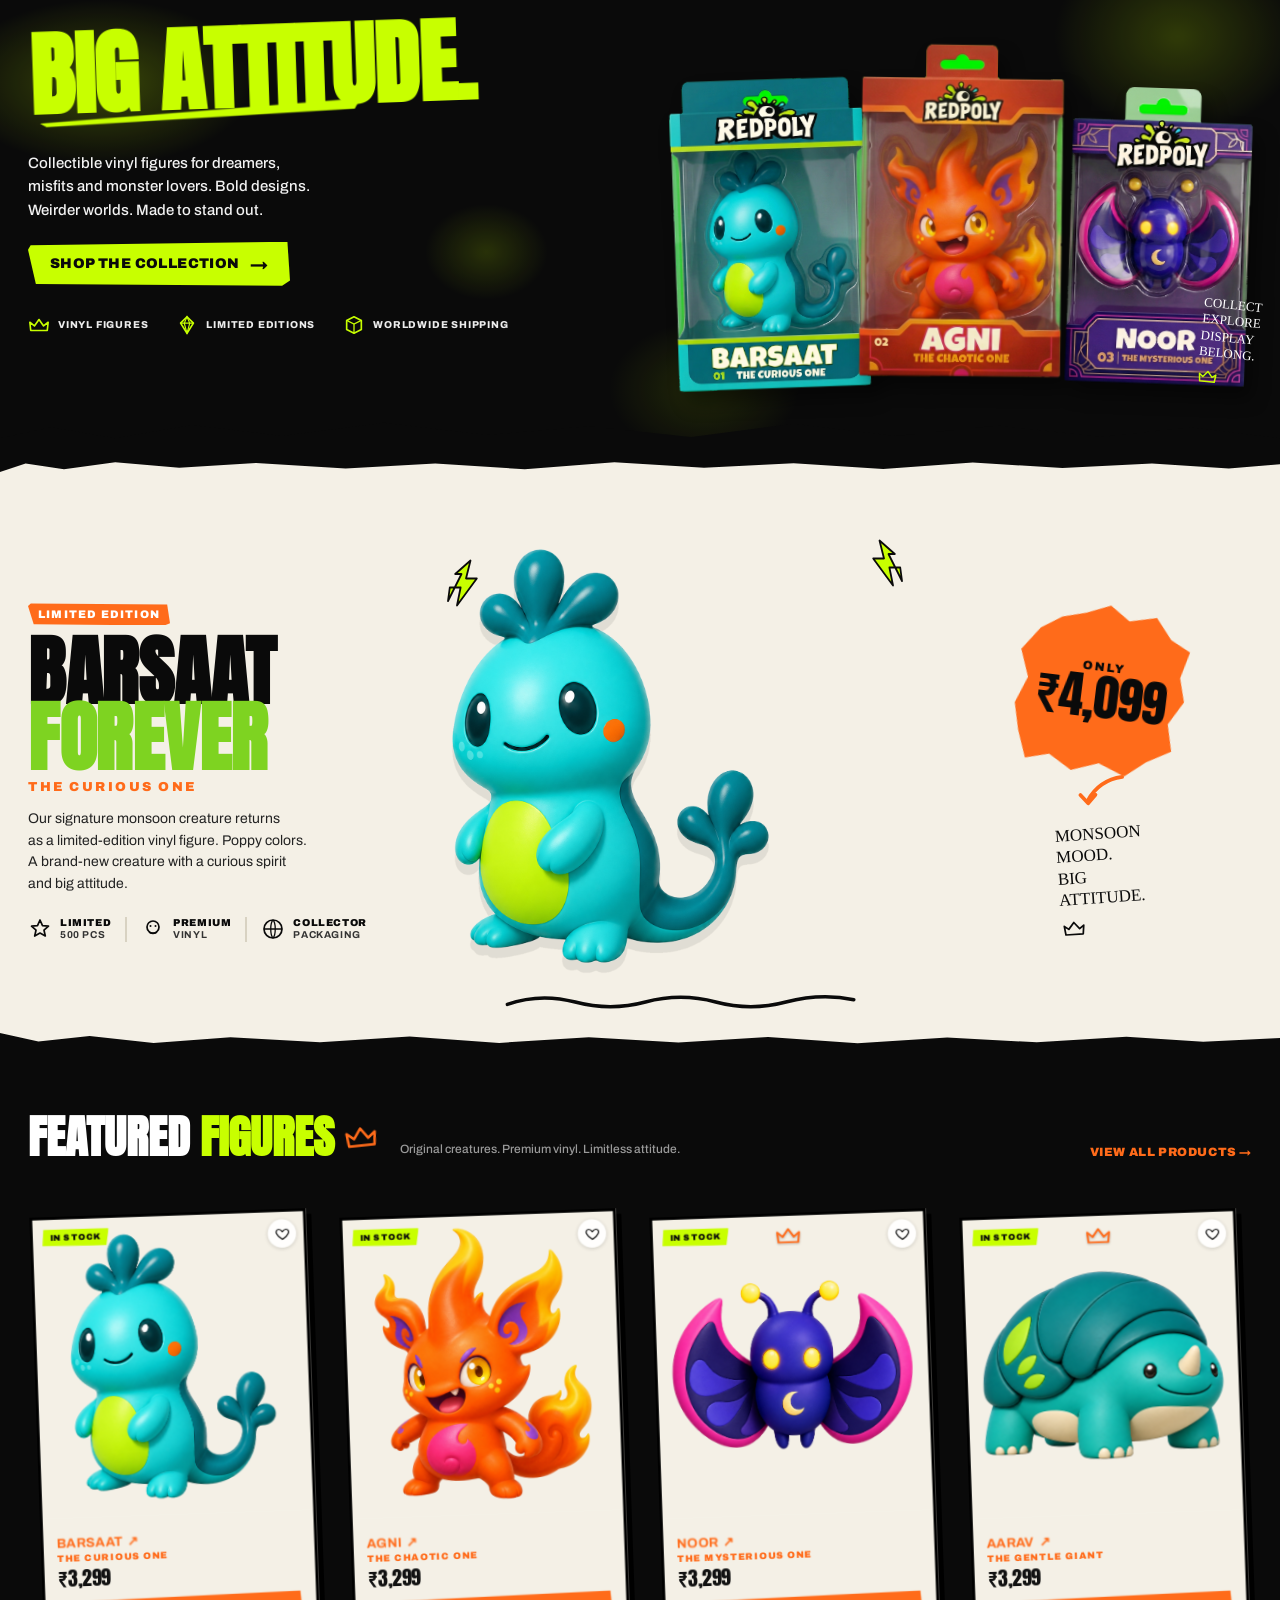
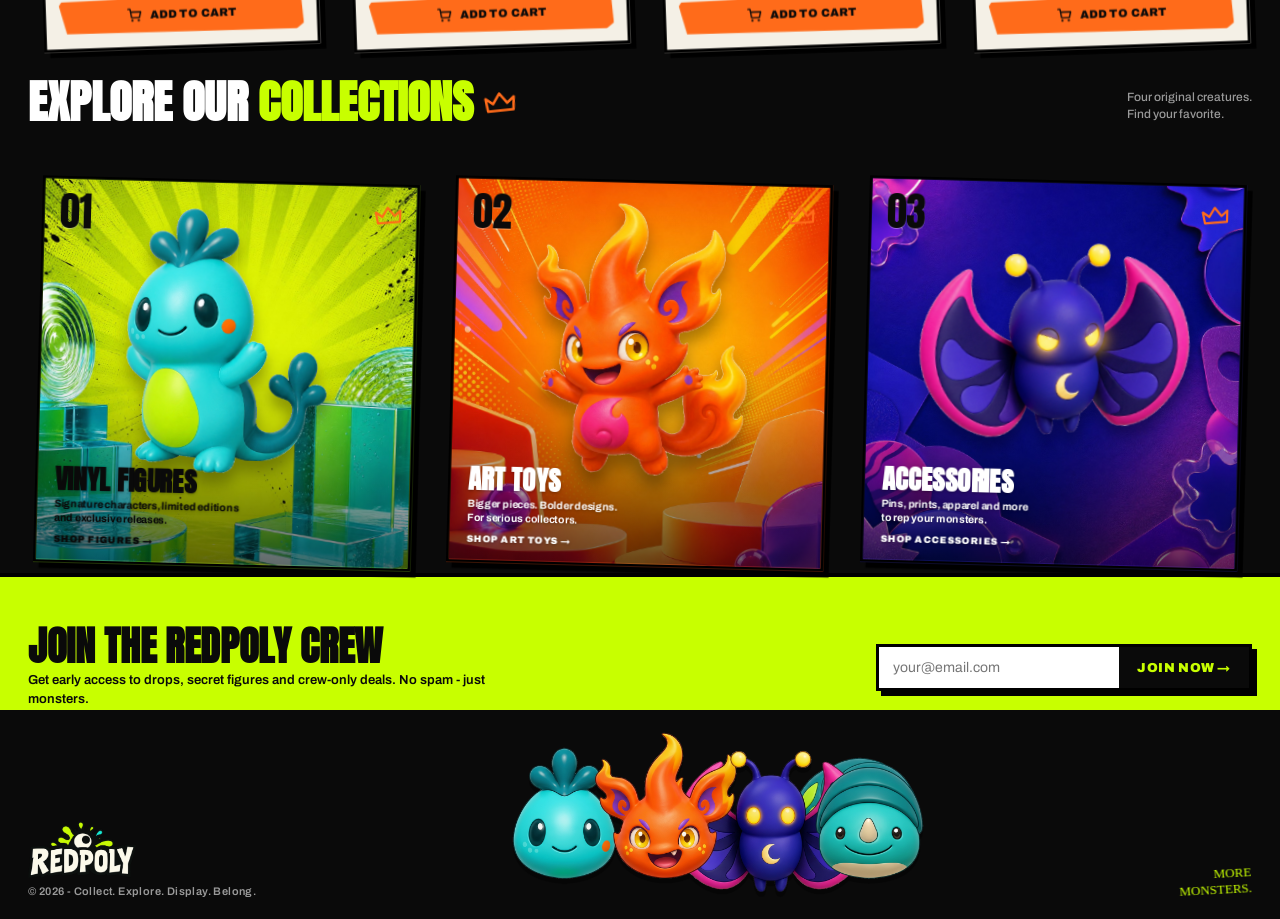
==== commit 8f80bec7: "Add branded transparent hero packaging Co-authored-by: arena-agent <297053741+arena-agent@users.nore" ====
--- a/index.html
+++ b/index.html
@@ -57,19 +57,16 @@
     <div class="hero__right">
       <div class="hero__boxes">
         <figure class="box box--barsaat">
-          <img src="assets/images/redpoly/characters/barsaat.png?v=creatures-inr-20261114" alt="Barsaat, the curious aqua monsoon creature" />
-          <figcaption class="box__label box__label--top"><span>REDPOLY</span><em>01</em></figcaption>
-          <figcaption class="box__label box__label--bottom"><strong>BARSAAT</strong><small>THE CURIOUS ONE</small></figcaption>
+          <img src="assets/images/redpoly/packaging/barsaat-window-box.png?v=packaging-20261114" alt="Barsaat, the curious one, inside a clear-window REDPOLY collector box." width="670" height="1065" loading="eager" />
+          <figcaption class="sr-only">REDPOLY 01: Barsaat, the curious one, in branded window packaging.</figcaption>
         </figure>
         <figure class="box box--agni">
-          <img src="assets/images/redpoly/characters/agni.png?v=creatures-inr-20261114" alt="Agni, the chaotic orange ember creature" />
-          <figcaption class="box__label box__label--top"><span>REDPOLY</span><em>02</em></figcaption>
-          <figcaption class="box__label box__label--bottom"><strong>AGNI</strong><small>THE CHAOTIC ONE</small></figcaption>
+          <img src="assets/images/redpoly/packaging/agni-window-box.png?v=packaging-20261114" alt="Agni, the chaotic one, inside a clear-window REDPOLY collector box." width="442" height="717" loading="eager" />
+          <figcaption class="sr-only">REDPOLY 02: Agni, the chaotic one, in branded window packaging.</figcaption>
         </figure>
         <figure class="box box--noor">
-          <img src="assets/images/redpoly/characters/noor.png?v=creatures-inr-20261114" alt="Noor, the mysterious indigo moth creature" />
-          <figcaption class="box__label box__label--top"><span>REDPOLY</span><em>03</em></figcaption>
-          <figcaption class="box__label box__label--bottom"><strong>NOOR</strong><small>THE MYSTERIOUS ONE</small></figcaption>
+          <img src="assets/images/redpoly/packaging/noor-window-box.png?v=packaging-20261114" alt="Noor, the mysterious one, inside a clear-window REDPOLY collector box." width="523" height="847" loading="eager" />
+          <figcaption class="sr-only">REDPOLY 03: Noor, the mysterious one, in branded window packaging.</figcaption>
         </figure>
         <p class="hero__side-note">COLLECT<br />EXPLORE<br />DISPLAY<br />BELONG.
           <svg viewBox="0 0 24 24" aria-hidden="true"><path d="M4 17l-1-8 4 3 5-6 5 6 4-3-1 8H4z" fill="none" stroke="currentColor" stroke-width="1.6" stroke-linejoin="round"/></svg>
--- a/styles.css
+++ b/styles.css
@@ -40,8 +40,8 @@
 .hero__feats span{font-size:10px;font-weight:800;letter-spacing:.8px;color:#EDEDED;text-transform:uppercase;line-height:1.2}
 .hero__right{position:relative}
 .hero__boxes{position:relative;height:360px}
-.box{position:absolute;margin:0;border:3px solid #1c1c1c;box-shadow:8px 8px 0 rgba(0,0,0,.55);background:#111;overflow:hidden}
-.box img{width:100%;height:100%;object-fit:cover}
+.box{position:absolute;margin:0;border:0;box-shadow:none;background:transparent;overflow:visible;filter:drop-shadow(8px 12px 9px rgba(0,0,0,.42))}
+.box img{display:block;width:100%;height:100%;padding:0;object-fit:contain}
 .hero__side-note{position:absolute;right:-6px;bottom:6px;z-index:4;font-family:'Permanent Marker',cursive;font-size:13px;line-height:1.25;color:#fff;transform:rotate(6deg);text-align:left}
 .hero__side-note svg{width:22px;height:22px;display:block;margin-top:6px;color:var(--lime)}
 .hero__rocks{position:relative;height:44px;margin-top:18px;background:var(--black);clip-path:polygon(0 55%,4% 30%,9% 55%,15% 25%,22% 50%,30% 20%,38% 48%,46% 28%,54% 52%,62% 22%,70% 50%,78% 26%,86% 52%,93% 30%,100% 55%,100% 100%,0 100%);border-top:3px solid #222}
@@ -278,10 +278,10 @@
 }
 
 /* New Monsoon Mischief canonical characters: the same master PNGs are reused site-wide. */
-.box--barsaat{left:0;top:42px;width:36%;height:270px;z-index:2;transform:rotate(-2deg);border-color:#19C9D2;background:linear-gradient(145deg,#123234,#101820)}
-.box--agni{left:32%;top:12px;width:36%;height:286px;z-index:3;transform:rotate(.8deg);border-color:#FF6B1A;background:linear-gradient(145deg,#43180D,#1B1011)}
-.box--noor{right:0;top:42px;width:36%;height:270px;z-index:2;transform:rotate(2deg);border-color:#7955E8;background:linear-gradient(145deg,#191744,#11111D)}
-.box--barsaat>img,.box--agni>img,.box--noor>img{padding:38px 9px 42px;object-fit:contain}
+.box--barsaat{left:0;top:38px;width:34%;height:320px;z-index:2;transform:rotate(-2deg)}
+.box--agni{left:32%;top:0;width:36%;height:350px;z-index:3;transform:rotate(.8deg)}
+.box--noor{right:0;top:40px;width:32%;height:320px;z-index:2;transform:rotate(2deg)}
+.box--barsaat>img,.box--agni>img,.box--noor>img{padding:0;object-fit:contain}
 .box--barsaat .box__label--bottom strong{color:#19C9D2}
 .box--agni .box__label--bottom strong{color:#FF6B1A}
 .box--noor .box__label--bottom strong{color:#B29BFF}
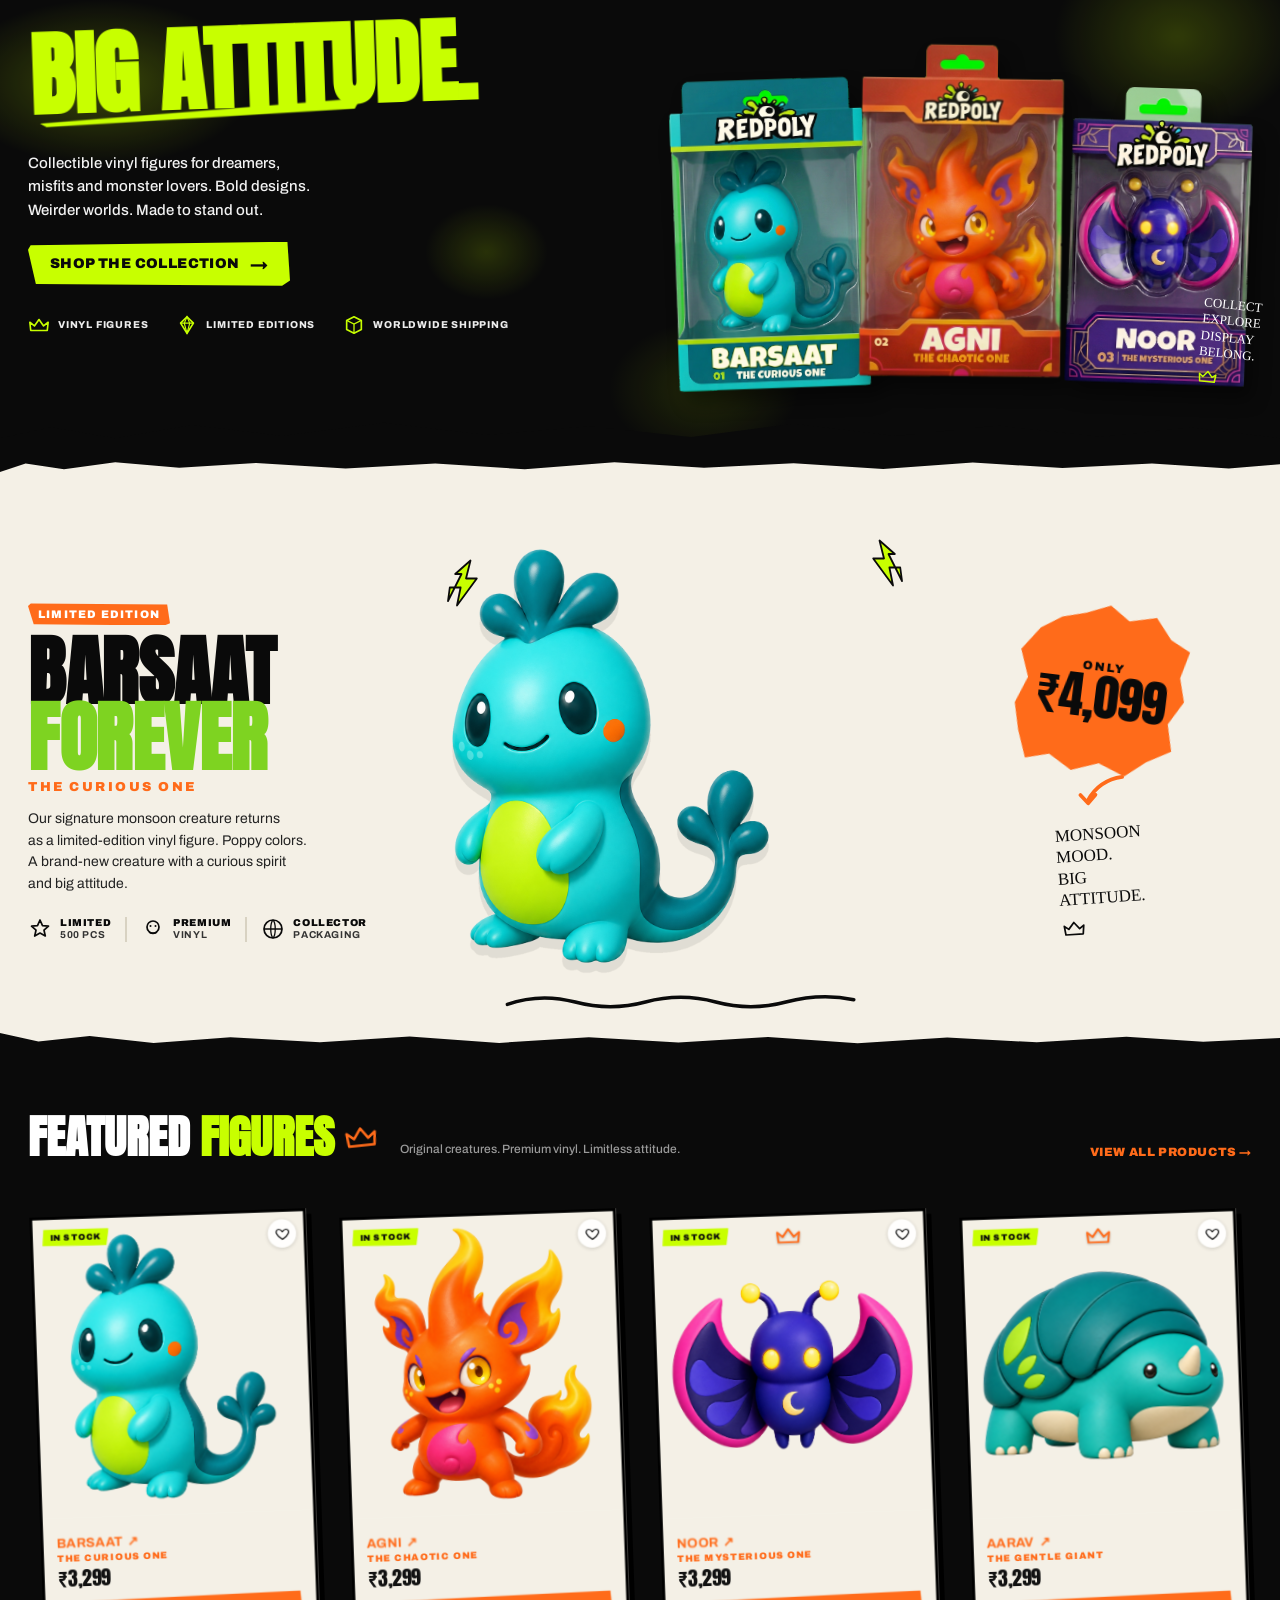
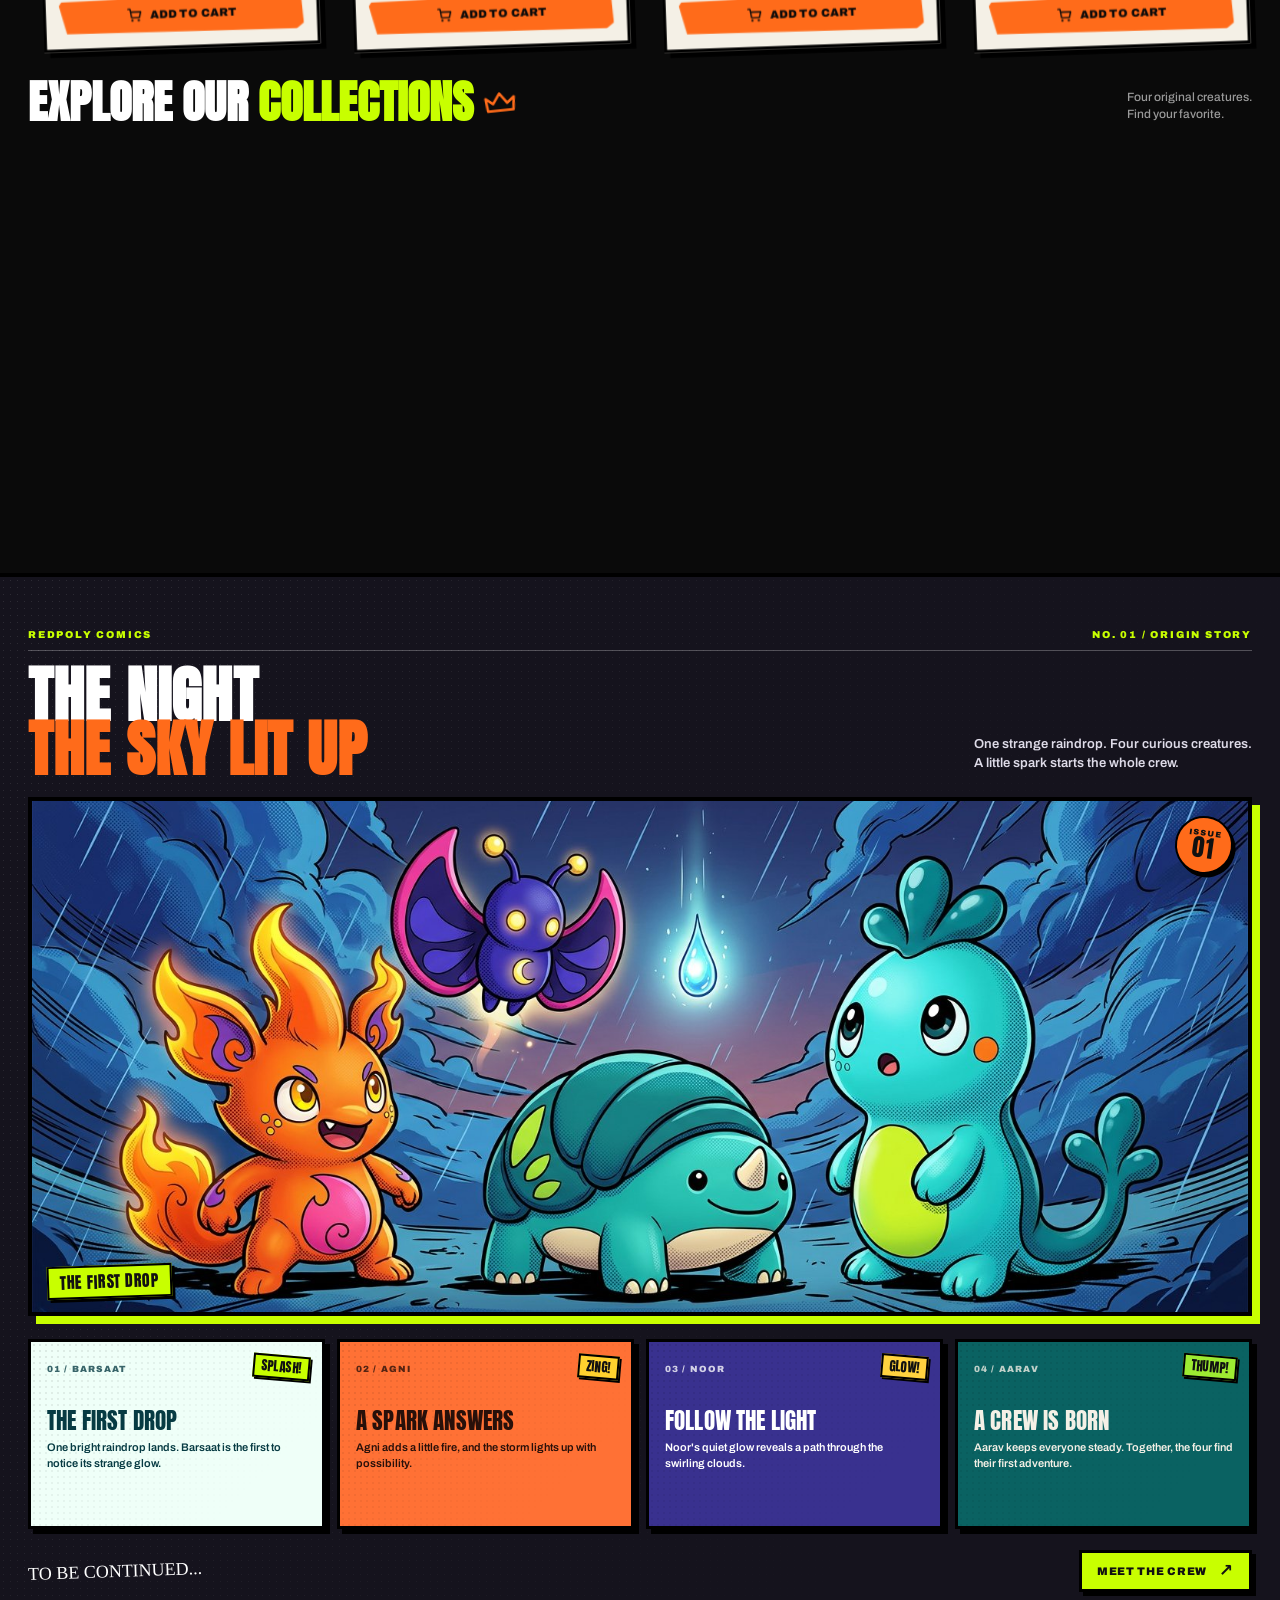
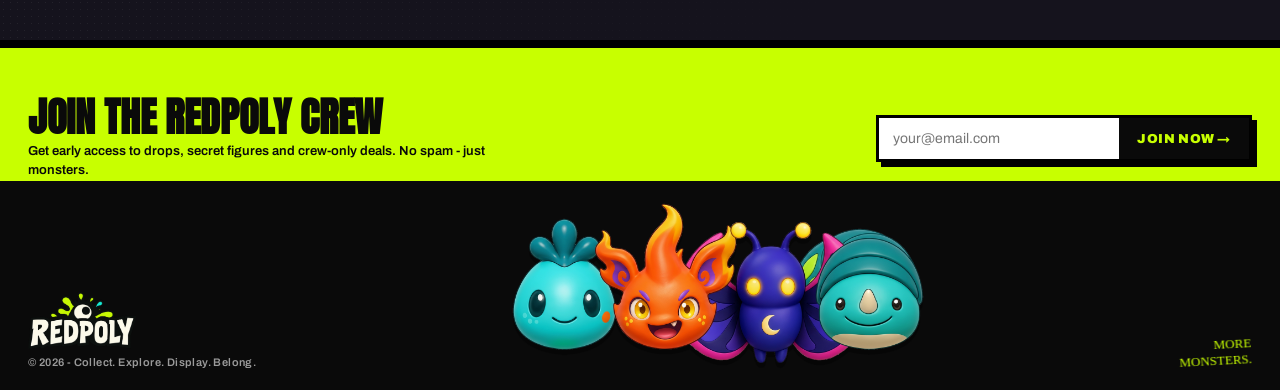
==== commit 25b4895f: "Add crew origin storyboard and site screenshots Co-authored-by: arena-agent <297053741+arena-agent@u" ====
--- a/index.html
+++ b/index.html
@@ -26,7 +26,7 @@
 <link rel="preconnect" href="https://fonts.googleapis.com" />
 <link rel="preconnect" href="https://fonts.gstatic.com" crossorigin />
 <link href="https://fonts.googleapis.com/css2?family=Anton&family=Archivo:wght@500;700;800;900&family=Permanent+Marker&display=swap" rel="stylesheet" />
-<link rel="stylesheet" href="styles.css?v=agni-page-20261114" />
+<link rel="stylesheet" href="styles.css?v=origin-comic-20261114" />
 </head>
 <body>
 
@@ -243,6 +243,53 @@
   </div>
 </section>
 
+<!-- ================= REDPOLY STORYBOARD ================= -->
+<section class="storyboard" id="story" aria-labelledby="storyboard-title">
+  <div class="wrap storyboard__wrap">
+    <header class="storyboard__intro">
+      <p class="storyboard__issue"><span>REDPOLY COMICS</span><span>NO. 01 / ORIGIN STORY</span></p>
+      <div class="storyboard__heading">
+        <h2 id="storyboard-title">THE NIGHT<br /><span>THE SKY LIT UP</span></h2>
+        <p>One strange raindrop. Four curious creatures.<br />A little spark starts the whole crew.</p>
+      </div>
+    </header>
+
+    <figure class="storyboard__splash">
+      <img src="assets/images/redpoly/story/crew-origin-comic.jpg?v=origin-story-20261114" alt="Comic-book scene: Barsaat, Agni, Noor and Aarav gather beneath a glowing raindrop in a stormy twilight sky." width="1584" height="672" loading="lazy" />
+      <figcaption class="storyboard__caption">THE FIRST DROP</figcaption>
+      <span class="storyboard__stamp" aria-hidden="true">ISSUE<br /><strong>01</strong></span>
+    </figure>
+
+    <ol class="storyboard__beats" aria-label="The REDPOLY origin story in four moments">
+      <li class="storyboard__beat storyboard__beat--barsaat">
+        <span class="storyboard__beat-no">01 / BARSAAT</span><span class="storyboard__sfx" aria-hidden="true">SPLASH!</span>
+        <h3>THE FIRST DROP</h3>
+        <p>One bright raindrop lands. Barsaat is the first to notice its strange glow.</p>
+      </li>
+      <li class="storyboard__beat storyboard__beat--agni">
+        <span class="storyboard__beat-no">02 / AGNI</span><span class="storyboard__sfx" aria-hidden="true">ZING!</span>
+        <h3>A SPARK ANSWERS</h3>
+        <p>Agni adds a little fire, and the storm lights up with possibility.</p>
+      </li>
+      <li class="storyboard__beat storyboard__beat--noor">
+        <span class="storyboard__beat-no">03 / NOOR</span><span class="storyboard__sfx" aria-hidden="true">GLOW!</span>
+        <h3>FOLLOW THE LIGHT</h3>
+        <p>Noor's quiet glow reveals a path through the swirling clouds.</p>
+      </li>
+      <li class="storyboard__beat storyboard__beat--aarav">
+        <span class="storyboard__beat-no">04 / AARAV</span><span class="storyboard__sfx" aria-hidden="true">THUMP!</span>
+        <h3>A CREW IS BORN</h3>
+        <p>Aarav keeps everyone steady. Together, the four find their first adventure.</p>
+      </li>
+    </ol>
+
+    <div class="storyboard__outro">
+      <p>TO BE CONTINUED...</p>
+      <a href="#featured">MEET THE CREW <span aria-hidden="true">↗</span></a>
+    </div>
+  </div>
+</section>
+
 <!-- ================= CREW / FOOTER ================= -->
 <section class="crew">
   <div class="wrap crew__inner">
--- a/styles.css
+++ b/styles.css
@@ -125,6 +125,42 @@
 .c-card--accessories .c-card__character{transform:rotate(-6deg) scale(.96)}
 .c-card--accessories:hover .c-card__character{transform:translateY(-4px) rotate(-6deg) scale(.985)}
 
+/* ============ COMIC ORIGIN STORY ============ */
+.storyboard{position:relative;isolation:isolate;overflow:hidden;padding:52px 0 48px;background:#15131d;color:#fff;border-top:4px solid #000;border-bottom:4px solid #000}
+.storyboard::before{content:"";position:absolute;inset:0;z-index:-1;pointer-events:none;opacity:.14;background-image:radial-gradient(rgba(255,255,255,.72) .75px,transparent .9px);background-size:7px 7px;mask-image:linear-gradient(115deg,#000,transparent 76%)}
+.storyboard__wrap{position:relative}
+.storyboard__intro{margin-bottom:20px}
+.storyboard__issue{display:flex;justify-content:space-between;gap:16px;padding-bottom:10px;border-bottom:1px solid rgba(255,255,255,.26);font-size:10px;font-weight:900;letter-spacing:1.8px;color:var(--lime)}
+.storyboard__heading{display:flex;align-items:flex-end;justify-content:space-between;gap:24px;margin-top:17px}
+.storyboard__heading h2{font-family:'Anton',sans-serif;font-size:clamp(38px,5vw,62px);line-height:.88;letter-spacing:.2px;color:#fff}
+.storyboard__heading h2 span{color:var(--orange)}
+.storyboard__heading>p{max-width:330px;padding-bottom:3px;font-size:13px;line-height:1.5;font-weight:600;color:#dedbe8}
+.storyboard__splash{position:relative;overflow:hidden;aspect-ratio:1584/672;border:4px solid #000;background:#243b78;box-shadow:8px 8px 0 var(--lime)}
+.storyboard__splash img{width:100%;height:100%;object-fit:cover}
+.storyboard__caption{position:absolute;left:15px;bottom:14px;padding:7px 11px;background:var(--lime);border:2px solid #000;box-shadow:3px 3px 0 #000;color:#111;font:16px/.95 'Anton',sans-serif;letter-spacing:.5px;transform:rotate(-2deg)}
+.storyboard__stamp{position:absolute;top:15px;right:15px;display:grid;place-content:center;width:58px;height:58px;border:2px solid #000;border-radius:50%;background:var(--orange);box-shadow:3px 3px 0 #000;color:#111;text-align:center;font-size:8px;font-weight:900;line-height:1;letter-spacing:1px;transform:rotate(8deg)}
+.storyboard__stamp strong{display:block;font:24px/.9 'Anton',sans-serif}
+.storyboard__beats{display:grid;grid-template-columns:repeat(4,minmax(0,1fr));gap:12px;margin:23px 0 21px;list-style:none}
+.storyboard__beat{position:relative;isolation:isolate;overflow:hidden;min-height:190px;padding:16px 16px 18px;border:3px solid #000;box-shadow:5px 5px 0 #000;color:#111;transition:transform .18s ease,box-shadow .18s ease}
+.storyboard__beat::before{content:"";position:absolute;inset:0;z-index:-1;pointer-events:none;opacity:.16;background-image:radial-gradient(rgba(0,0,0,.55) .7px,transparent .9px);background-size:6px 6px;mask-image:linear-gradient(135deg,#000,transparent 80%)}
+.storyboard__beat:hover{transform:translateY(-4px) rotate(-.7deg);box-shadow:7px 9px 0 #000}
+.storyboard__beat--barsaat{background:#effff8;color:#073b43}
+.storyboard__beat--agni{background:#ff7135;color:#28100a}
+.storyboard__beat--noor{background:#39318f;color:#fff}
+.storyboard__beat--aarav{background:#0a6262;color:#f4f0e6}
+.storyboard__beat-no{position:relative;z-index:1;font-size:9px;font-weight:900;letter-spacing:1.1px;opacity:.78}
+.storyboard__sfx{position:absolute;top:13px;right:12px;z-index:1;padding:4px 6px;border:2px solid #000;background:var(--lime);box-shadow:2px 2px 0 #000;color:#111;font:13px/.9 'Anton',sans-serif;letter-spacing:.4px;transform:rotate(5deg)}
+.storyboard__beat--agni .storyboard__sfx{background:#ffd22e}
+.storyboard__beat--noor .storyboard__sfx{background:#ffd23f}
+.storyboard__beat--aarav .storyboard__sfx{background:#9deb32}
+.storyboard__beat h3{position:relative;z-index:1;margin-top:35px;font:23px/.96 'Anton',sans-serif;letter-spacing:.15px}
+.storyboard__beat p{position:relative;z-index:1;max-width:280px;margin-top:8px;font-size:11px;font-weight:600;line-height:1.45}
+.storyboard__outro{display:flex;align-items:center;justify-content:space-between;gap:16px}
+.storyboard__outro p{font:18px/1 'Permanent Marker',cursive;color:#fff;transform:rotate(-2deg)}
+.storyboard__outro a{display:inline-flex;align-items:center;gap:12px;padding:11px 15px;border:3px solid #000;background:var(--lime);box-shadow:4px 4px 0 #000;color:#111;font-size:11px;font-weight:900;letter-spacing:.7px}
+.storyboard__outro a span{font-size:17px;line-height:.8}
+.storyboard__outro a:hover{transform:translateY(-2px);box-shadow:5px 6px 0 #000}
+
 /* ============ CREW / FOOTER ============ */
 .crew{background:var(--lime);color:var(--black);padding:26px 0;border-top:4px solid #000}
 .crew__inner{display:flex;align-items:center;justify-content:space-between;gap:24px;flex-wrap:wrap}
@@ -157,6 +193,7 @@
   .limited__right{grid-area:right;flex-direction:row;align-items:center;justify-content:flex-start;gap:16px}
   .cards{grid-template-columns:repeat(2,1fr)}
   .collections__grid{grid-template-columns:1fr;max-width:560px;margin:0 auto}
+  .storyboard__beats{grid-template-columns:repeat(2,minmax(0,1fr))}
   .hero__grid{grid-template-columns:1fr}
   .hero__boxes{height:320px;max-width:560px}
 }
@@ -174,6 +211,19 @@
   .add-btn{font-size:10px;padding:9px 6px}
   .section-head{gap:10px}
   .section-head__sub--right,.section-head__link{margin-left:0}
+  .storyboard{padding:36px 0 38px}
+  .storyboard__issue{font-size:8px;letter-spacing:1.2px}
+  .storyboard__heading{align-items:flex-start;flex-direction:column;gap:12px}
+  .storyboard__heading h2{font-size:clamp(36px,10vw,52px)}
+  .storyboard__heading>p{font-size:12px}
+  .storyboard__splash{aspect-ratio:2/1}
+  .storyboard__splash img{object-fit:contain}
+  .storyboard__caption{left:9px;bottom:9px;padding:6px 8px;font-size:12px}
+  .storyboard__stamp{top:9px;right:9px;width:48px;height:48px}
+  .storyboard__beats{grid-template-columns:1fr;gap:10px}
+  .storyboard__beat{min-height:155px;padding:14px}
+  .storyboard__beat h3{margin-top:29px;font-size:21px}
+  .storyboard__outro{align-items:flex-start;flex-direction:column}
   .crew__form{width:100%}
   .crew__form input{flex:1;min-width:0}
 }
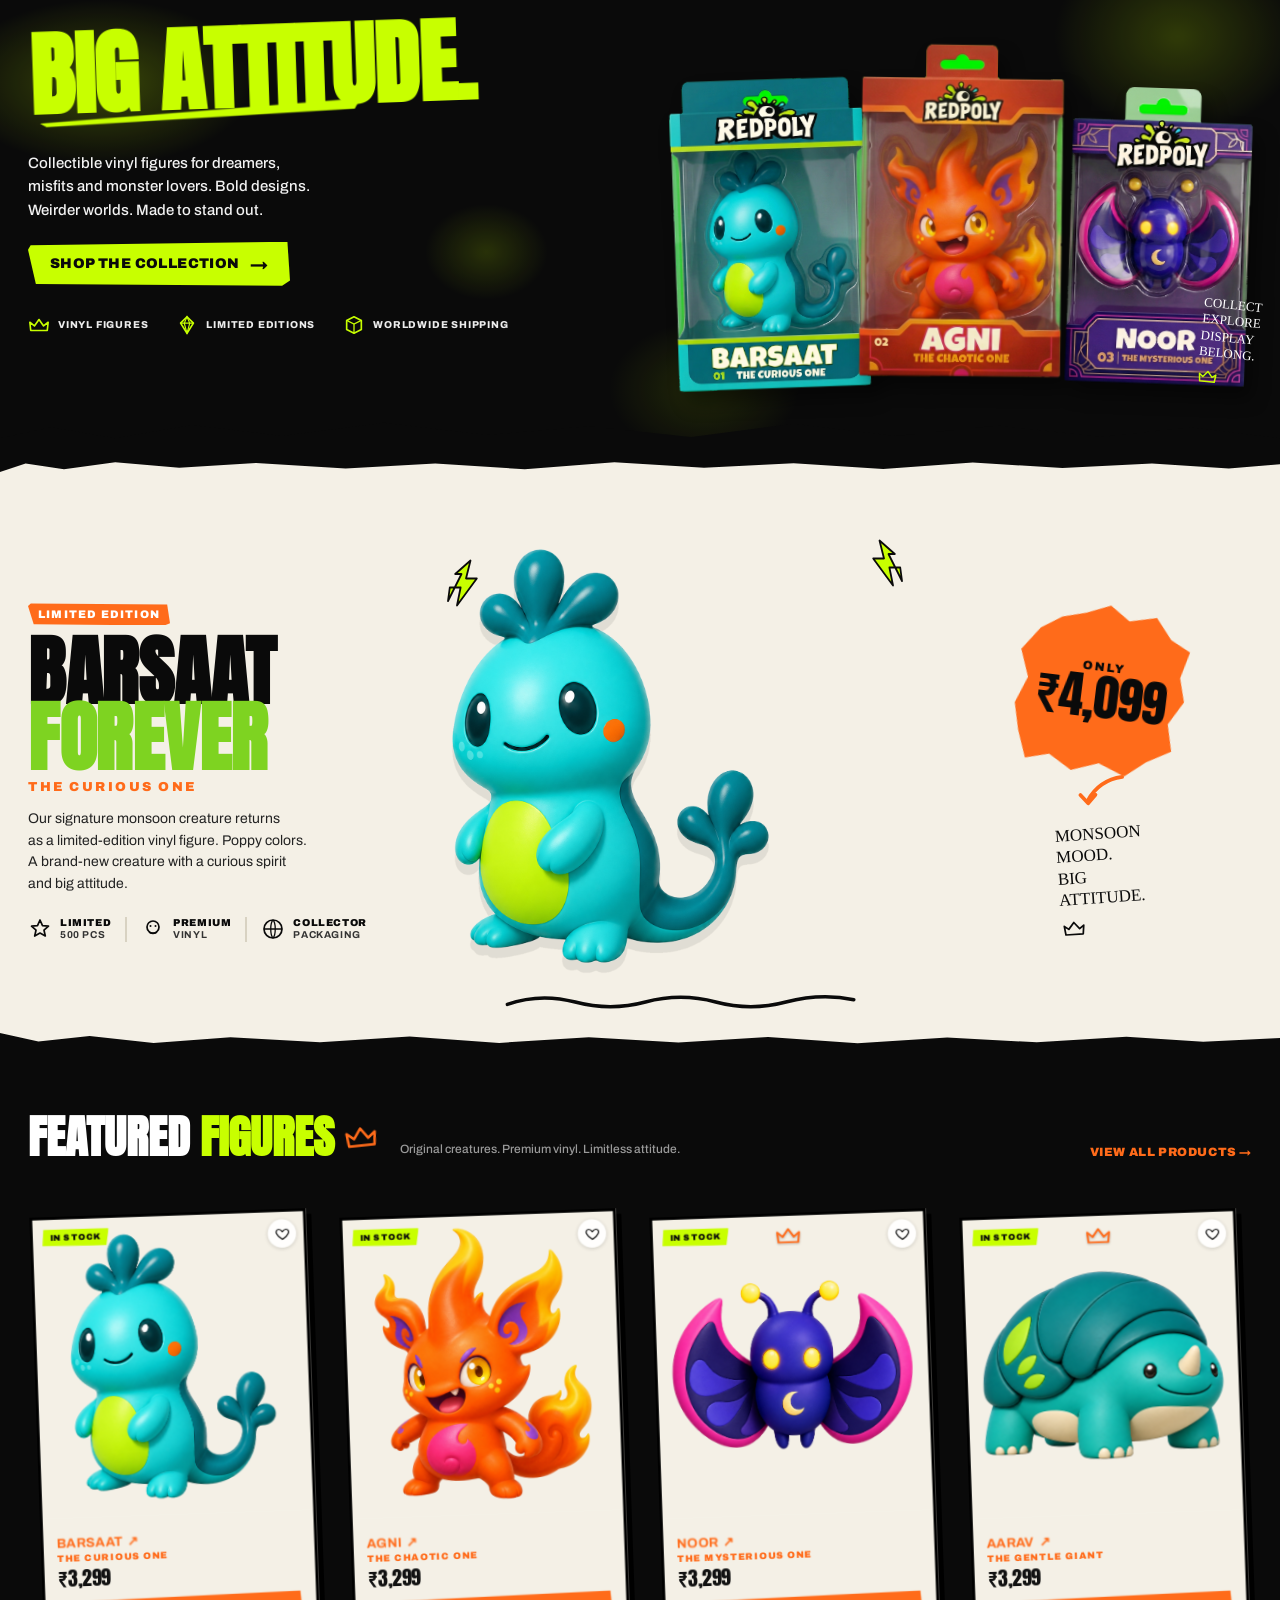
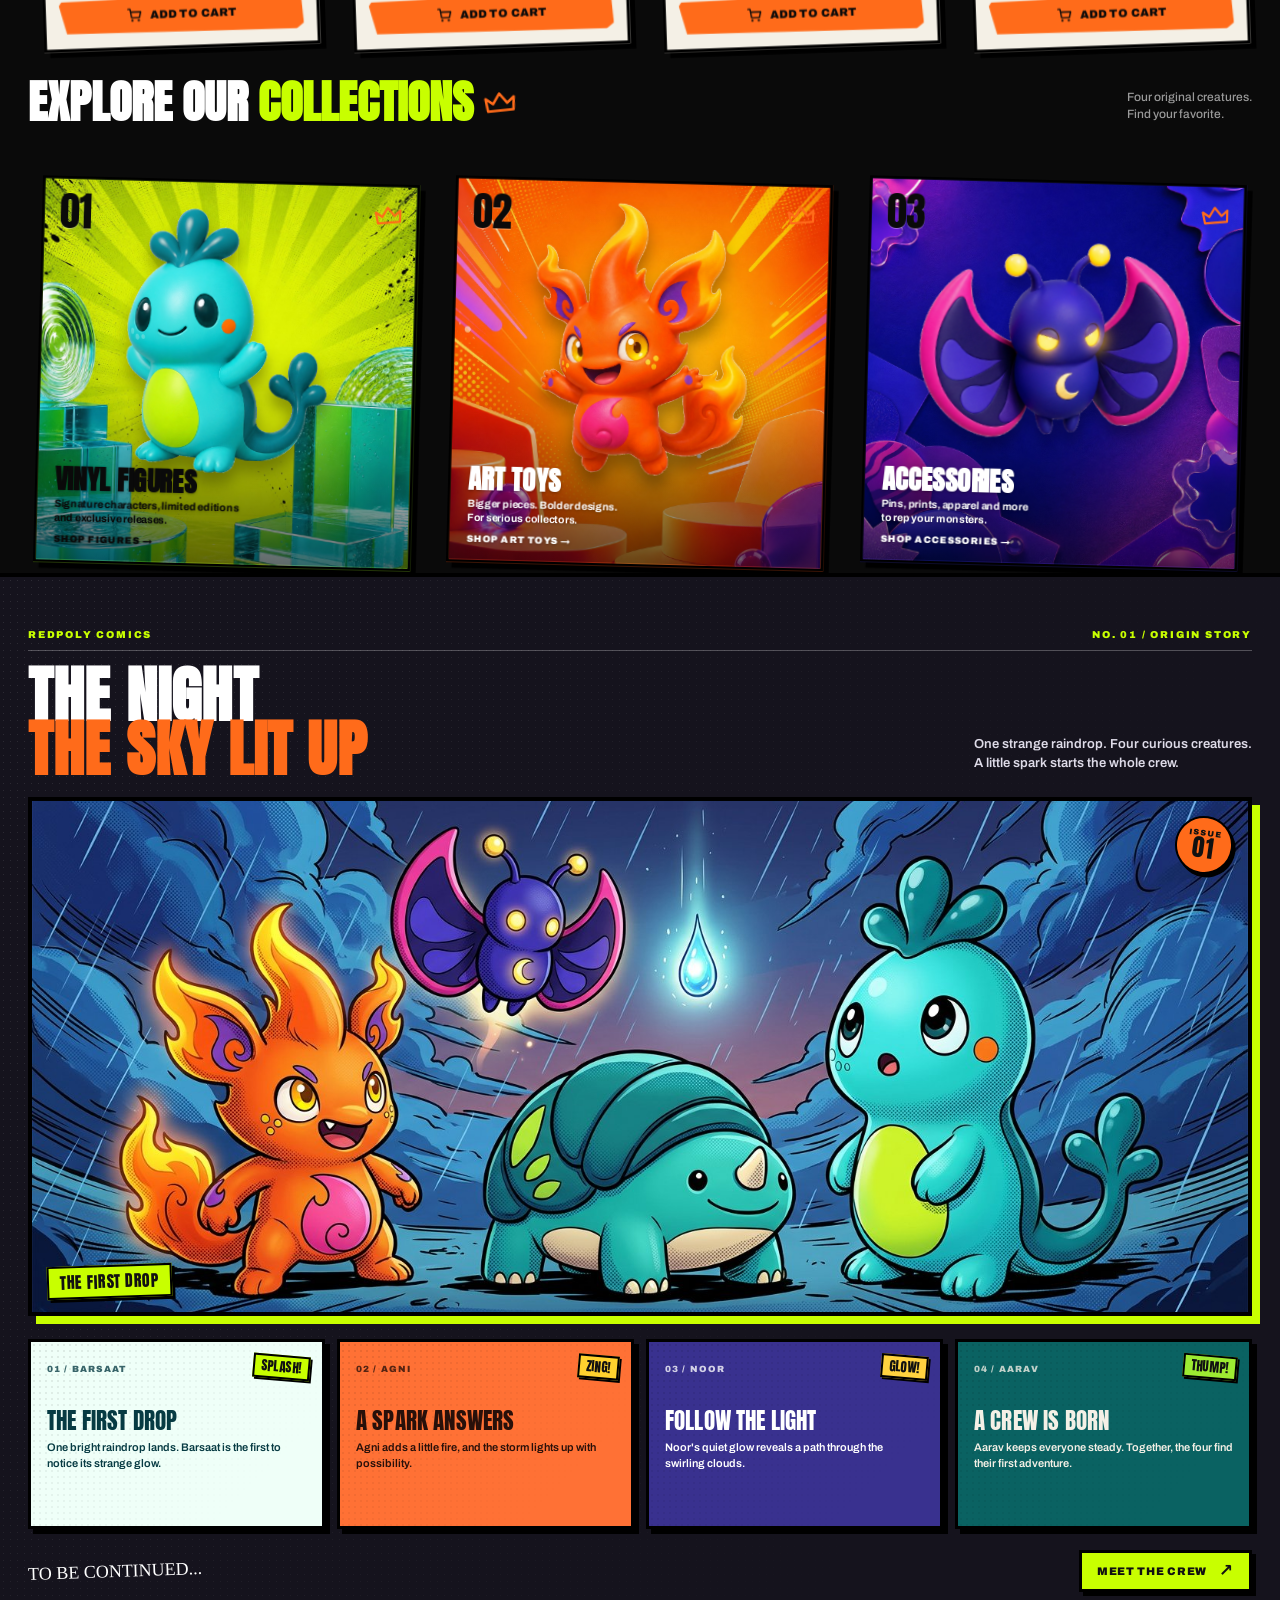
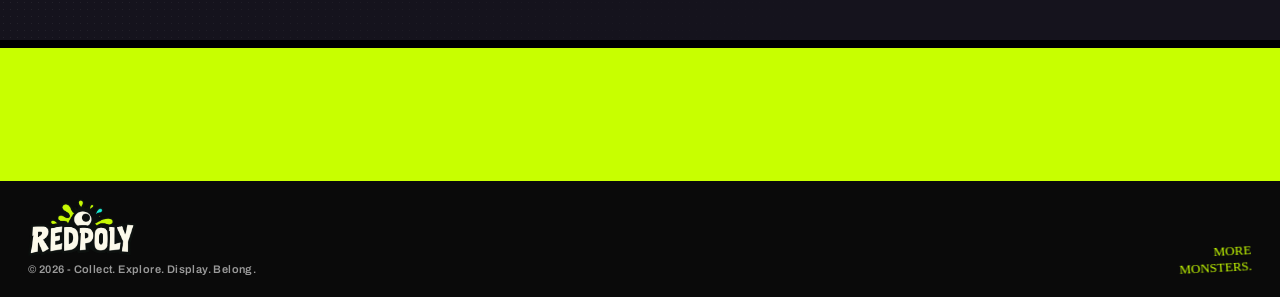
==== commit 52776b9a: "Remove crew faces image from footer Co-authored-by: arena-agent <297053741+arena-agent@users.noreply" ====
--- a/index.html
+++ b/index.html
@@ -308,7 +308,6 @@
 <footer class="foot">
   <div class="wrap foot__inner">
     <a class="foot__brand" href="./" aria-label="REDPOLY home"><img class="foot__brand-logo" src="assets/images/redpoly/redpoly-logo.png?v=redpoly-logo-20261114" alt="" width="1353" height="711" /><span>© 2026 - Collect. Explore. Display. Belong.</span></a>
-    <img class="foot__crew" src="assets/images/redpoly/footer-faces/footer-crew.png?v=redpoly-footer-20261114b" alt="Close-up faces of the REDPOLY crew, left to right: Barsaat, Agni, Noor and Aarav." width="1520" height="610" loading="lazy" />
     <p class="foot__more">MORE<br />MONSTERS.</p>
   </div>
 </footer>
--- a/styles.css
+++ b/styles.css
@@ -404,16 +404,3 @@
   html.motion-ready .p-card.in:hover .p-card__img img,html.motion-ready .c-card[data-reveal].in:hover>.c-card__backdrop,html.motion-ready .c-card[data-reveal].in:hover>.c-card__character{transform:none}
   html.motion-ready .c-card--accessories[data-reveal].in:hover>.c-card__character{transform:rotate(-6deg) scale(.96)}
 }
-
-/* REDPOLY footer crew portrait: one transparent face lineup, matched to the character guide. */
-.foot__crew{display:block;width:420px;max-width:100%;height:auto;max-height:170px;object-fit:contain;margin:0 auto;filter:drop-shadow(0 5px 0 rgba(0,0,0,.4))}
-html.motion-ready .foot__crew{transition:transform .24s ease,filter .24s ease}
-html.motion-ready .foot__crew:hover{transform:translateY(-4px) scale(1.015);filter:drop-shadow(0 9px 0 rgba(0,0,0,.32))}
-@media(max-width:800px){
-  .foot__inner{justify-content:center;flex-wrap:wrap;text-align:center}
-  .foot__brand{order:1;width:100%;align-items:center}
-  .foot__brand span{display:block;margin:5px 0 0}
-  .foot__more{order:2;margin-left:auto}
-  .foot__crew{order:3;width:min(460px,100%);max-height:180px}
-}
-@media(prefers-reduced-motion:reduce){html.motion-ready .foot__crew{transition:none}}
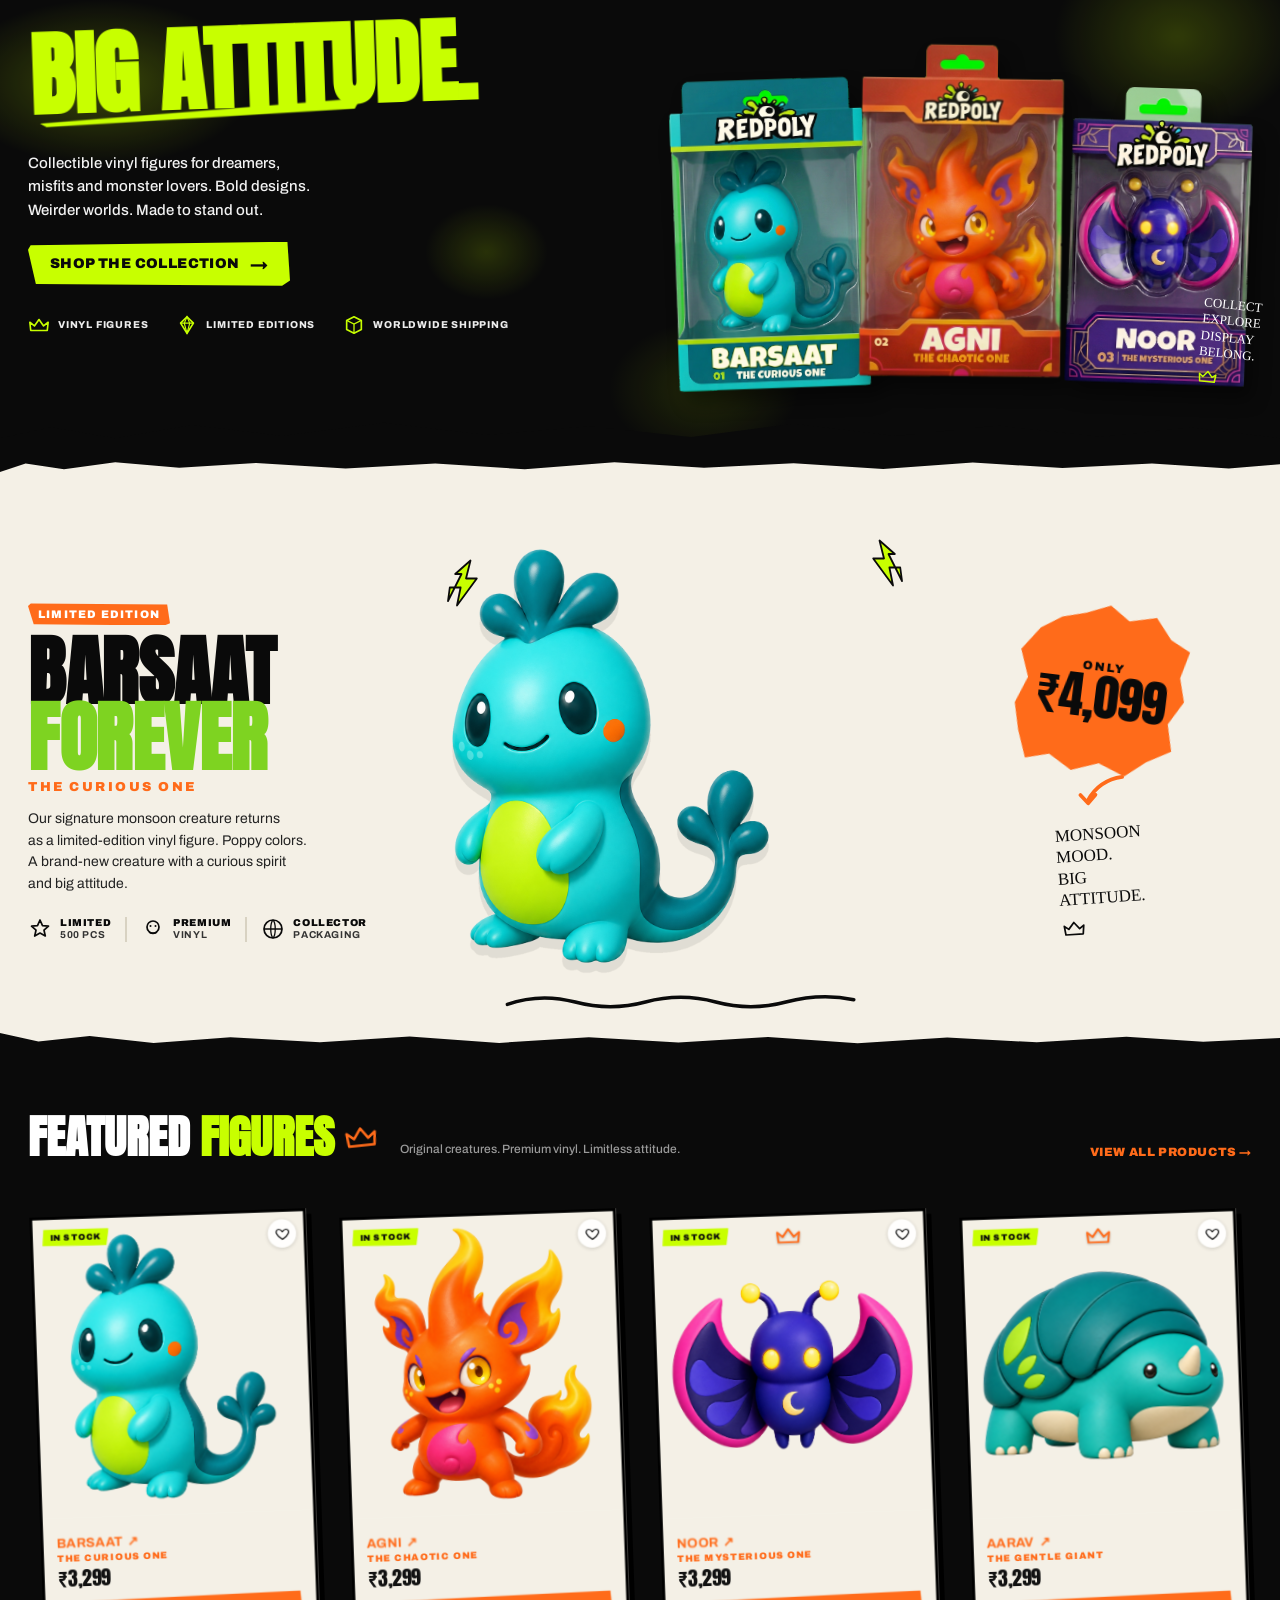
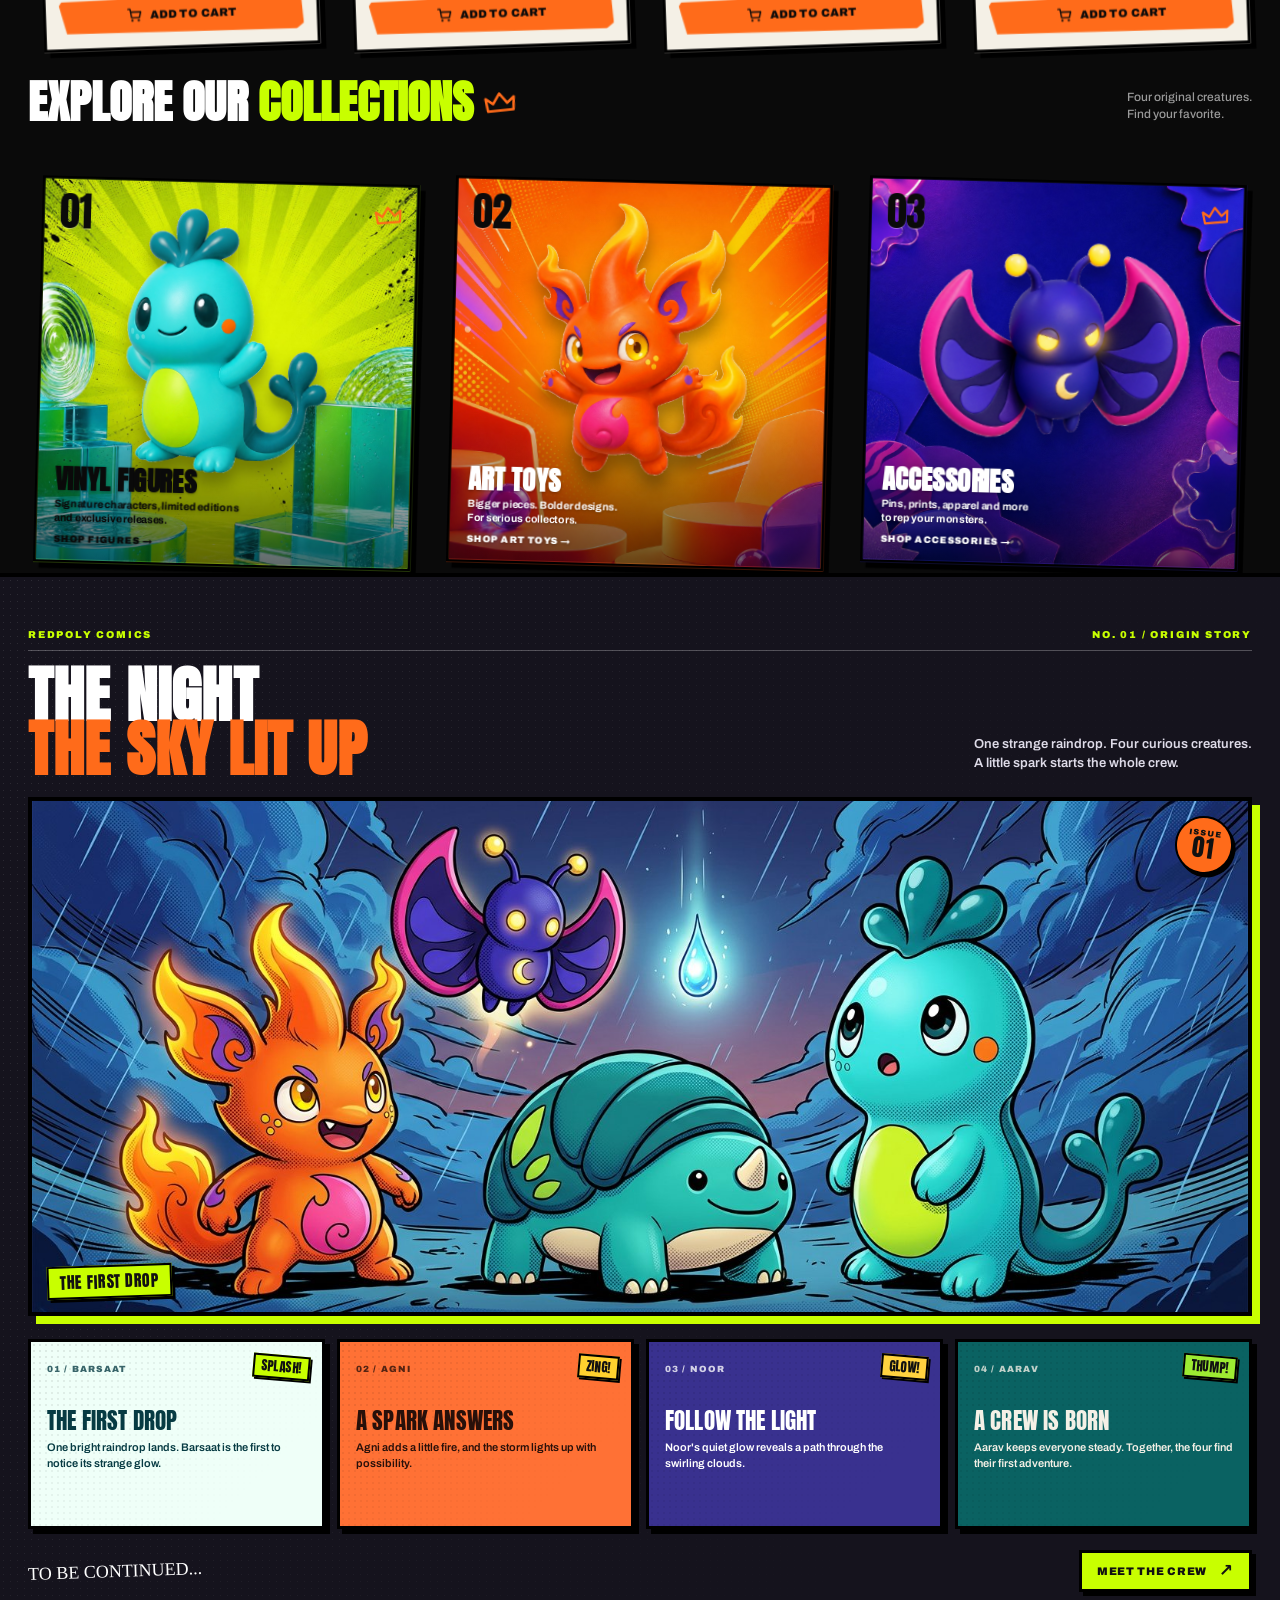
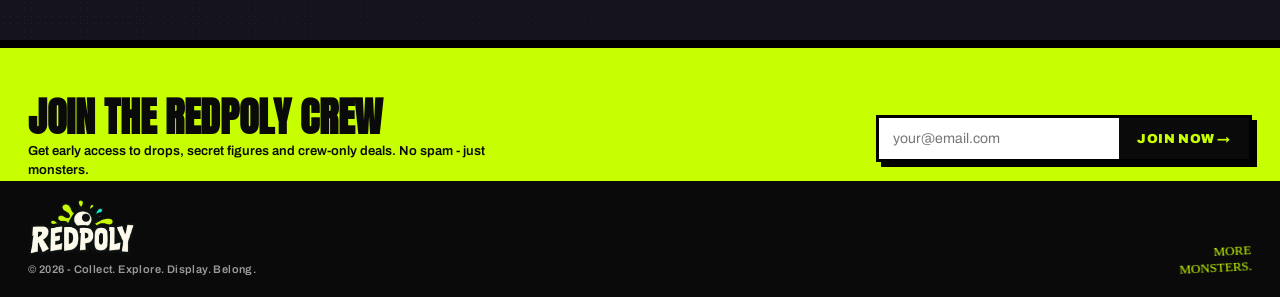
==== commit 42b48494: "Organize product pages and comic assets Co-authored-by: arena-agent <297053741+arena-agent@users.nor" ====
--- a/index.html
+++ b/index.html
@@ -136,12 +136,12 @@
     <div class="cards">
       <article class="p-card">
         <div class="p-card__img">
-          <a class="p-card__image-link" href="barsaat.html" aria-label="Open Barsaat product page"><img src="assets/images/redpoly/characters/barsaat.png?v=creatures-inr-20261114" alt="Barsaat The Curious One aqua monsoon creature - soft 3D" /></a>
+          <a class="p-card__image-link" href="/barsaat" aria-label="Open Barsaat product page"><img src="assets/images/redpoly/characters/barsaat.png?v=creatures-inr-20261114" alt="Barsaat The Curious One aqua monsoon creature - soft 3D" /></a>
           <span class="stock">IN STOCK</span>
           <button class="heart" type="button" aria-label="Add Barsaat to wishlist"><svg viewBox="0 0 24 24"><path d="M12 20s-7-4.5-9-9c-1.2-2.7.5-6 3.5-6C9 5 11 7 12 8.5 13 7 15 5 17.5 5c3 0 4.7 3.3 3.5 6-2 4.5-9 9-9 9z" fill="none" stroke="currentColor" stroke-width="1.8" stroke-linejoin="round"/></svg></button>
         </div>
         <div class="p-card__body">
-          <h3><a class="p-card__product-link" href="barsaat.html">BARSAAT <span aria-hidden="true">↗</span></a></h3>
+          <h3><a class="p-card__product-link" href="/barsaat">BARSAAT <span aria-hidden="true">↗</span></a></h3>
           <p class="p-card__sub">THE CURIOUS ONE</p>
           <p class="p-card__price">₹3,299</p>
           <button class="add-btn" type="button" data-name="BARSAAT"><svg viewBox="0 0 24 24" aria-hidden="true"><path d="M3 4h3l2 12h11l2-8H7" fill="none" stroke="currentColor" stroke-width="2" stroke-linecap="round" stroke-linejoin="round"/><circle cx="9" cy="20" r="1.6" fill="currentColor"/><circle cx="18" cy="20" r="1.6" fill="currentColor"/></svg> ADD TO CART</button>
@@ -150,12 +150,12 @@
 
       <article class="p-card">
         <div class="p-card__img">
-          <a class="p-card__image-link" href="agni.html" aria-label="Open Agni's product page"><img src="assets/images/redpoly/characters/agni.png?v=creatures-inr-20261114" alt="Agni The Chaotic One orange ember creature - soft 3D" /></a>
+          <a class="p-card__image-link" href="/agni" aria-label="Open Agni's product page"><img src="assets/images/redpoly/characters/agni.png?v=creatures-inr-20261114" alt="Agni The Chaotic One orange ember creature - soft 3D" /></a>
           <span class="stock">IN STOCK</span>
           <button class="heart" type="button" aria-label="Add Agni to wishlist"><svg viewBox="0 0 24 24"><path d="M12 20s-7-4.5-9-9c-1.2-2.7.5-6 3.5-6C9 5 11 7 12 8.5 13 7 15 5 17.5 5c3 0 4.7 3.3 3.5 6-2 4.5-9 9-9 9z" fill="none" stroke="currentColor" stroke-width="1.8" stroke-linejoin="round"/></svg></button>
         </div>
         <div class="p-card__body">
-          <h3><a class="p-card__product-link" href="agni.html">AGNI <span aria-hidden="true">↗</span></a></h3>
+          <h3><a class="p-card__product-link" href="/agni">AGNI <span aria-hidden="true">↗</span></a></h3>
           <p class="p-card__sub">THE CHAOTIC ONE</p>
           <p class="p-card__price">₹3,299</p>
           <button class="add-btn" type="button" data-name="AGNI"><svg viewBox="0 0 24 24" aria-hidden="true"><path d="M3 4h3l2 12h11l2-8H7" fill="none" stroke="currentColor" stroke-width="2" stroke-linecap="round" stroke-linejoin="round"/><circle cx="9" cy="20" r="1.6" fill="currentColor"/><circle cx="18" cy="20" r="1.6" fill="currentColor"/></svg> ADD TO CART</button>
@@ -164,13 +164,13 @@
 
       <article class="p-card">
         <div class="p-card__img">
-          <a class="p-card__image-link" href="noor.html" aria-label="Open Noor product page"><img src="assets/images/redpoly/characters/noor.png?v=creatures-inr-20261114" alt="Noor The Mysterious One indigo moth creature - soft 3D" /></a>
+          <a class="p-card__image-link" href="/noor" aria-label="Open Noor product page"><img src="assets/images/redpoly/characters/noor.png?v=creatures-inr-20261114" alt="Noor The Mysterious One indigo moth creature - soft 3D" /></a>
           <span class="stock">IN STOCK</span>
           <span class="card-crown" aria-hidden="true"><svg viewBox="0 0 24 24"><path d="M3 18l-1-9 5 4 5-7 5 7 5-4-1 9H3z" fill="none" stroke="currentColor" stroke-width="1.8" stroke-linejoin="round"/></svg></span>
           <button class="heart" type="button" aria-label="Add Noor to wishlist"><svg viewBox="0 0 24 24"><path d="M12 20s-7-4.5-9-9c-1.2-2.7.5-6 3.5-6C9 5 11 7 12 8.5 13 7 15 5 17.5 5c3 0 4.7 3.3 3.5 6-2 4.5-9 9-9 9z" fill="none" stroke="currentColor" stroke-width="1.8" stroke-linejoin="round"/></svg></button>
         </div>
         <div class="p-card__body">
-          <h3><a class="p-card__product-link" href="noor.html">NOOR <span aria-hidden="true">↗</span></a></h3>
+          <h3><a class="p-card__product-link" href="/noor">NOOR <span aria-hidden="true">↗</span></a></h3>
           <p class="p-card__sub">THE MYSTERIOUS ONE</p>
           <p class="p-card__price">₹3,299</p>
           <button class="add-btn" type="button" data-name="NOOR"><svg viewBox="0 0 24 24" aria-hidden="true"><path d="M3 4h3l2 12h11l2-8H7" fill="none" stroke="currentColor" stroke-width="2" stroke-linecap="round" stroke-linejoin="round"/><circle cx="9" cy="20" r="1.6" fill="currentColor"/><circle cx="18" cy="20" r="1.6" fill="currentColor"/></svg> ADD TO CART</button>
@@ -179,13 +179,13 @@
 
       <article class="p-card">
         <div class="p-card__img">
-          <a class="p-card__image-link" href="aarav.html" aria-label="Open Aarav product page"><img src="assets/images/redpoly/characters/aarav.png?v=creatures-inr-20261114" alt="Aarav The Gentle Giant peacock-teal plate-backed creature - soft 3D" /></a>
+          <a class="p-card__image-link" href="/aarav" aria-label="Open Aarav product page"><img src="assets/images/redpoly/characters/aarav.png?v=creatures-inr-20261114" alt="Aarav The Gentle Giant peacock-teal plate-backed creature - soft 3D" /></a>
           <span class="stock">IN STOCK</span>
           <span class="card-crown" aria-hidden="true"><svg viewBox="0 0 24 24"><path d="M3 18l-1-9 5 4 5-7 5 7 5-4-1 9H3z" fill="none" stroke="currentColor" stroke-width="1.8" stroke-linejoin="round"/></svg></span>
           <button class="heart" type="button" aria-label="Add Aarav to wishlist"><svg viewBox="0 0 24 24"><path d="M12 20s-7-4.5-9-9c-1.2-2.7.5-6 3.5-6C9 5 11 7 12 8.5 13 7 15 5 17.5 5c3 0 4.7 3.3 3.5 6-2 4.5-9 9-9 9z" fill="none" stroke="currentColor" stroke-width="1.8" stroke-linejoin="round"/></svg></button>
         </div>
         <div class="p-card__body">
-          <h3><a class="p-card__product-link" href="aarav.html">AARAV <span aria-hidden="true">↗</span></a></h3>
+          <h3><a class="p-card__product-link" href="/aarav">AARAV <span aria-hidden="true">↗</span></a></h3>
           <p class="p-card__sub">THE GENTLE GIANT</p>
           <p class="p-card__price">₹3,299</p>
           <button class="add-btn" type="button" data-name="AARAV"><svg viewBox="0 0 24 24" aria-hidden="true"><path d="M3 4h3l2 12h11l2-8H7" fill="none" stroke="currentColor" stroke-width="2" stroke-linecap="round" stroke-linejoin="round"/><circle cx="9" cy="20" r="1.6" fill="currentColor"/><circle cx="18" cy="20" r="1.6" fill="currentColor"/></svg> ADD TO CART</button>
@@ -255,7 +255,7 @@
     </header>
 
     <figure class="storyboard__splash">
-      <img src="assets/images/redpoly/story/crew-origin-comic.jpg?v=origin-story-20261114" alt="Comic-book scene: Barsaat, Agni, Noor and Aarav gather beneath a glowing raindrop in a stormy twilight sky." width="1584" height="672" loading="lazy" />
+      <img src="comics/issue-001-origin/crew-origin-storyboard.jpg?v=origin-story-20261114" alt="Comic-book scene: Barsaat, Agni, Noor and Aarav gather beneath a glowing raindrop in a stormy twilight sky." width="1584" height="672" loading="lazy" />
       <figcaption class="storyboard__caption">THE FIRST DROP</figcaption>
       <span class="storyboard__stamp" aria-hidden="true">ISSUE<br /><strong>01</strong></span>
     </figure>
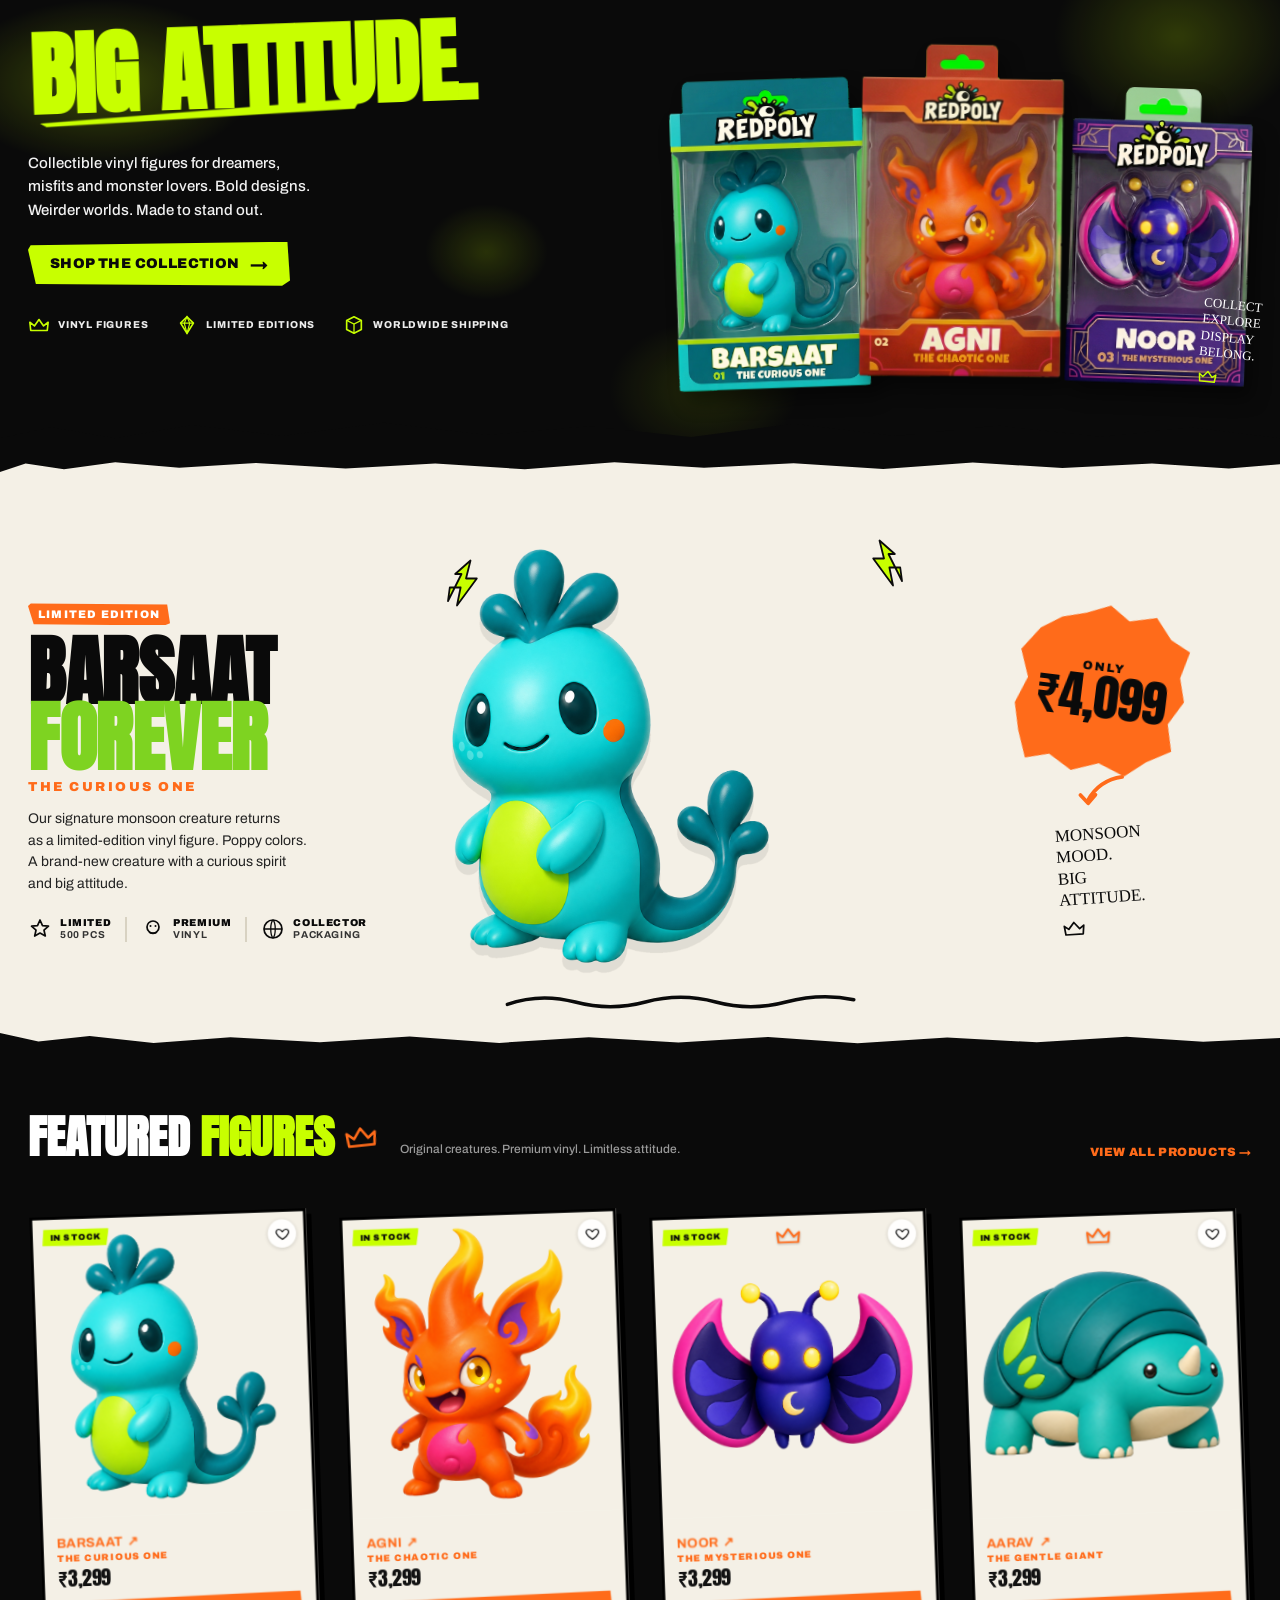
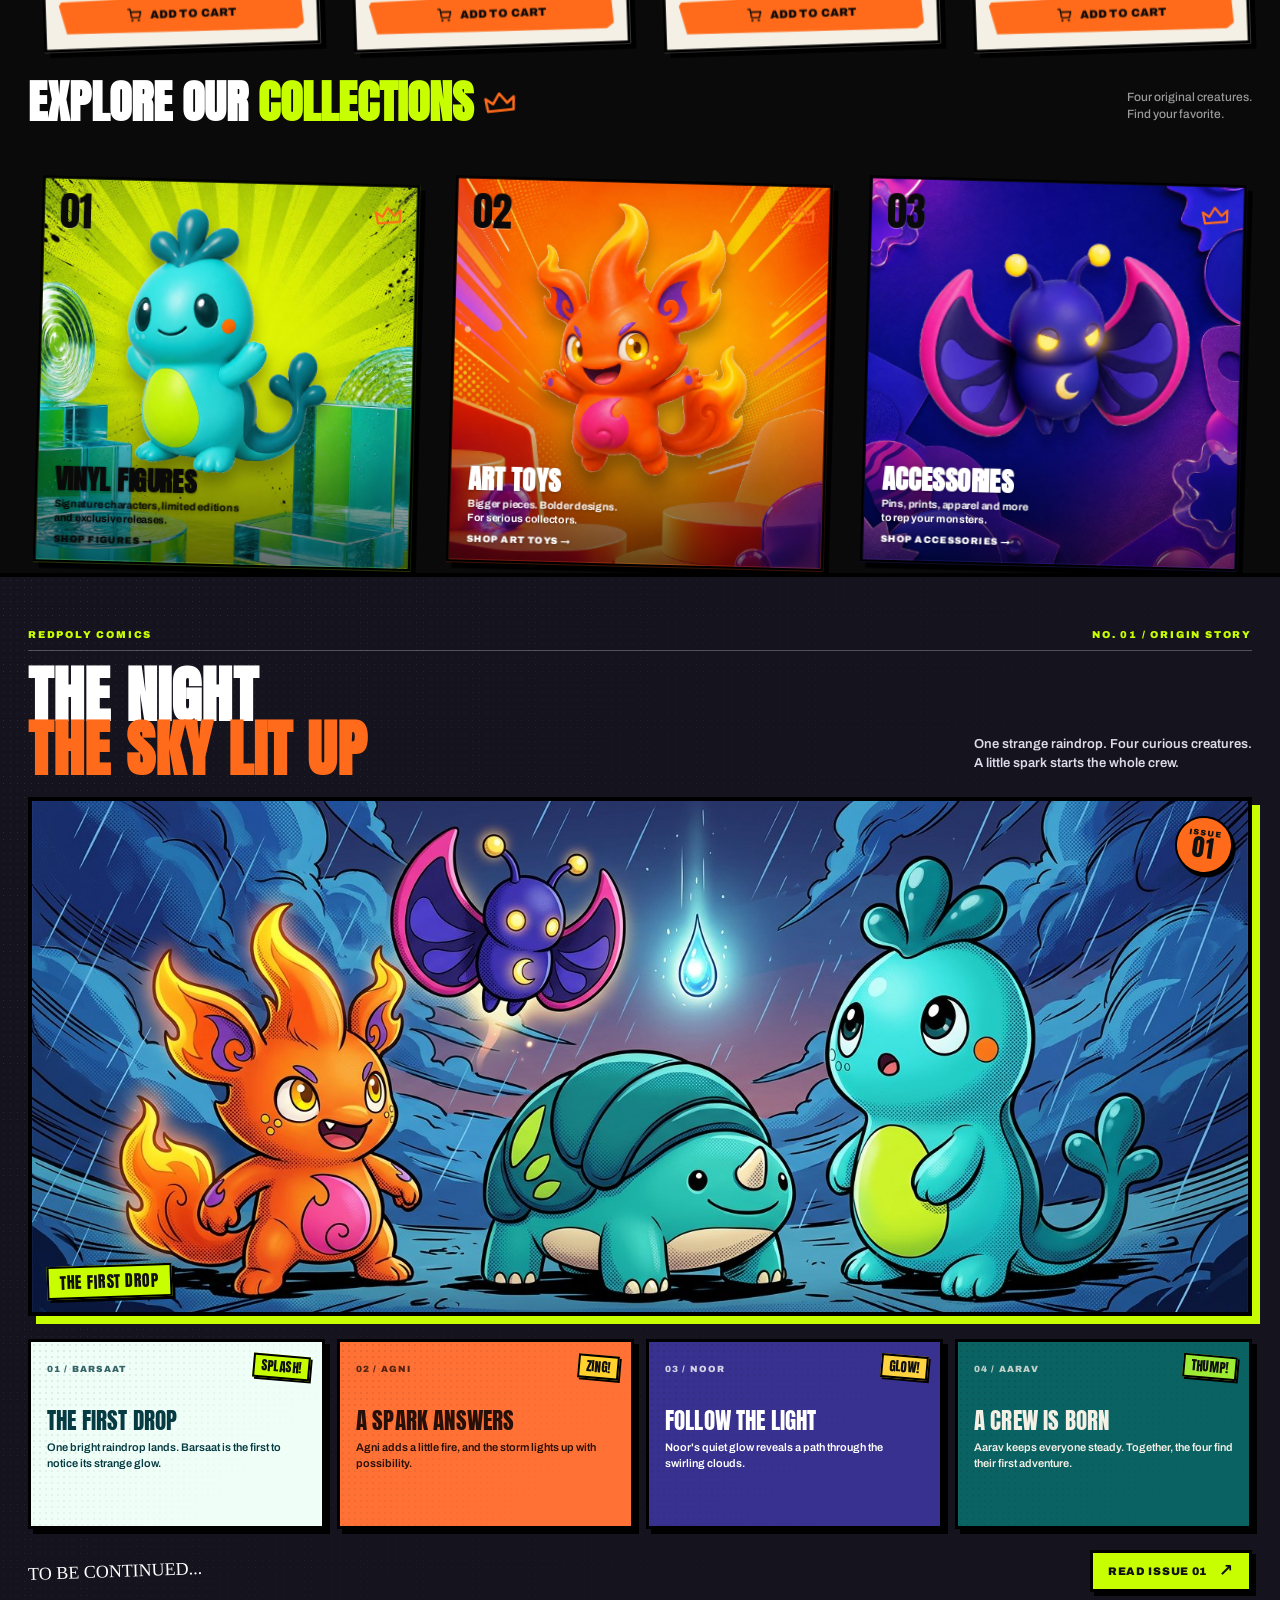
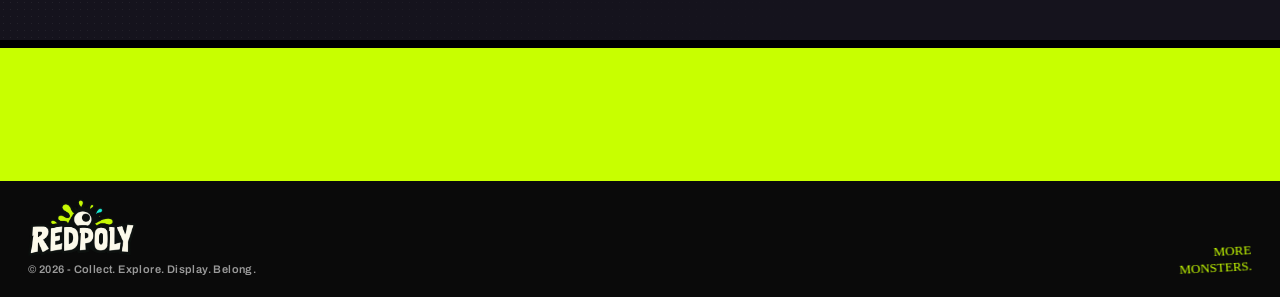
==== commit 0d0b4594: "Add REDPOLY comic story vault and Issue 01 Co-authored-by: arena-agent <297053741+arena-agent@users." ====
--- a/index.html
+++ b/index.html
@@ -285,7 +285,7 @@
 
     <div class="storyboard__outro">
       <p>TO BE CONTINUED...</p>
-      <a href="#featured">MEET THE CREW <span aria-hidden="true">↗</span></a>
+      <a href="/stories">READ ISSUE 01 <span aria-hidden="true">↗</span></a>
     </div>
   </div>
 </section>
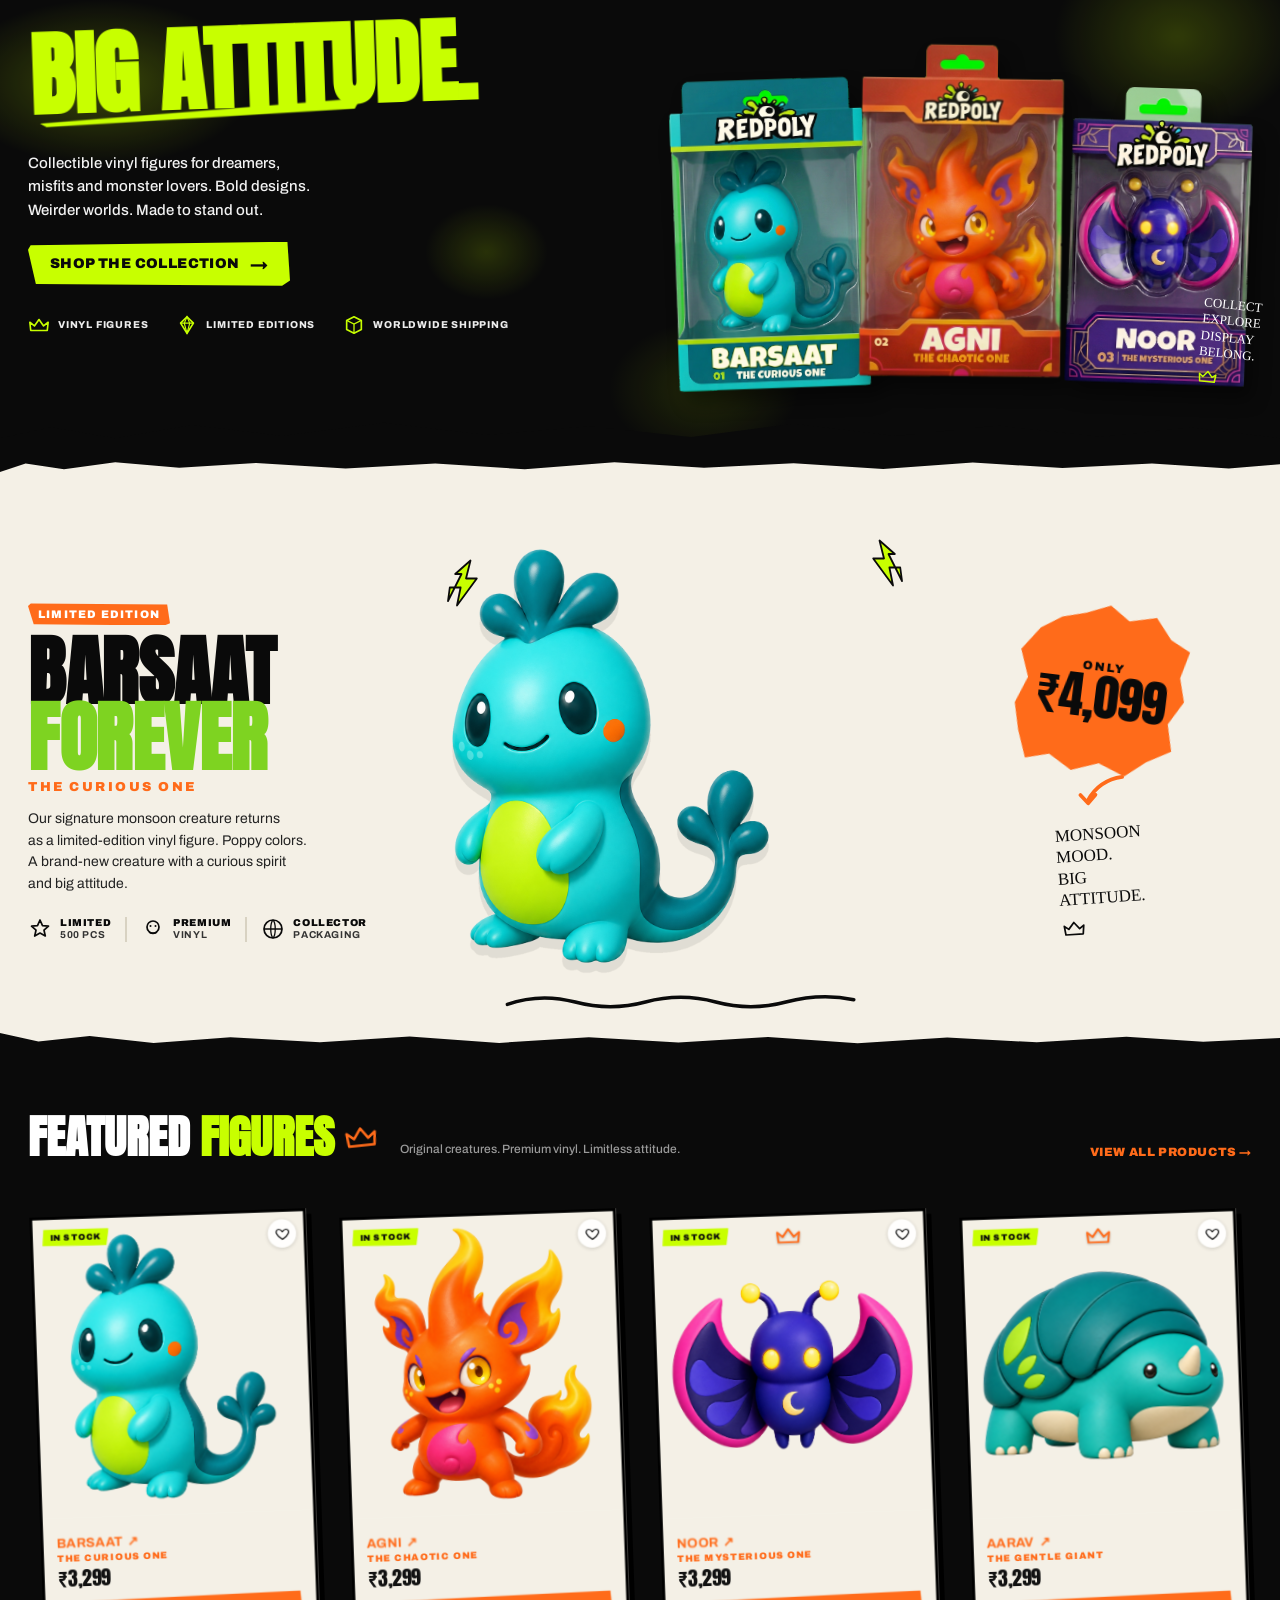
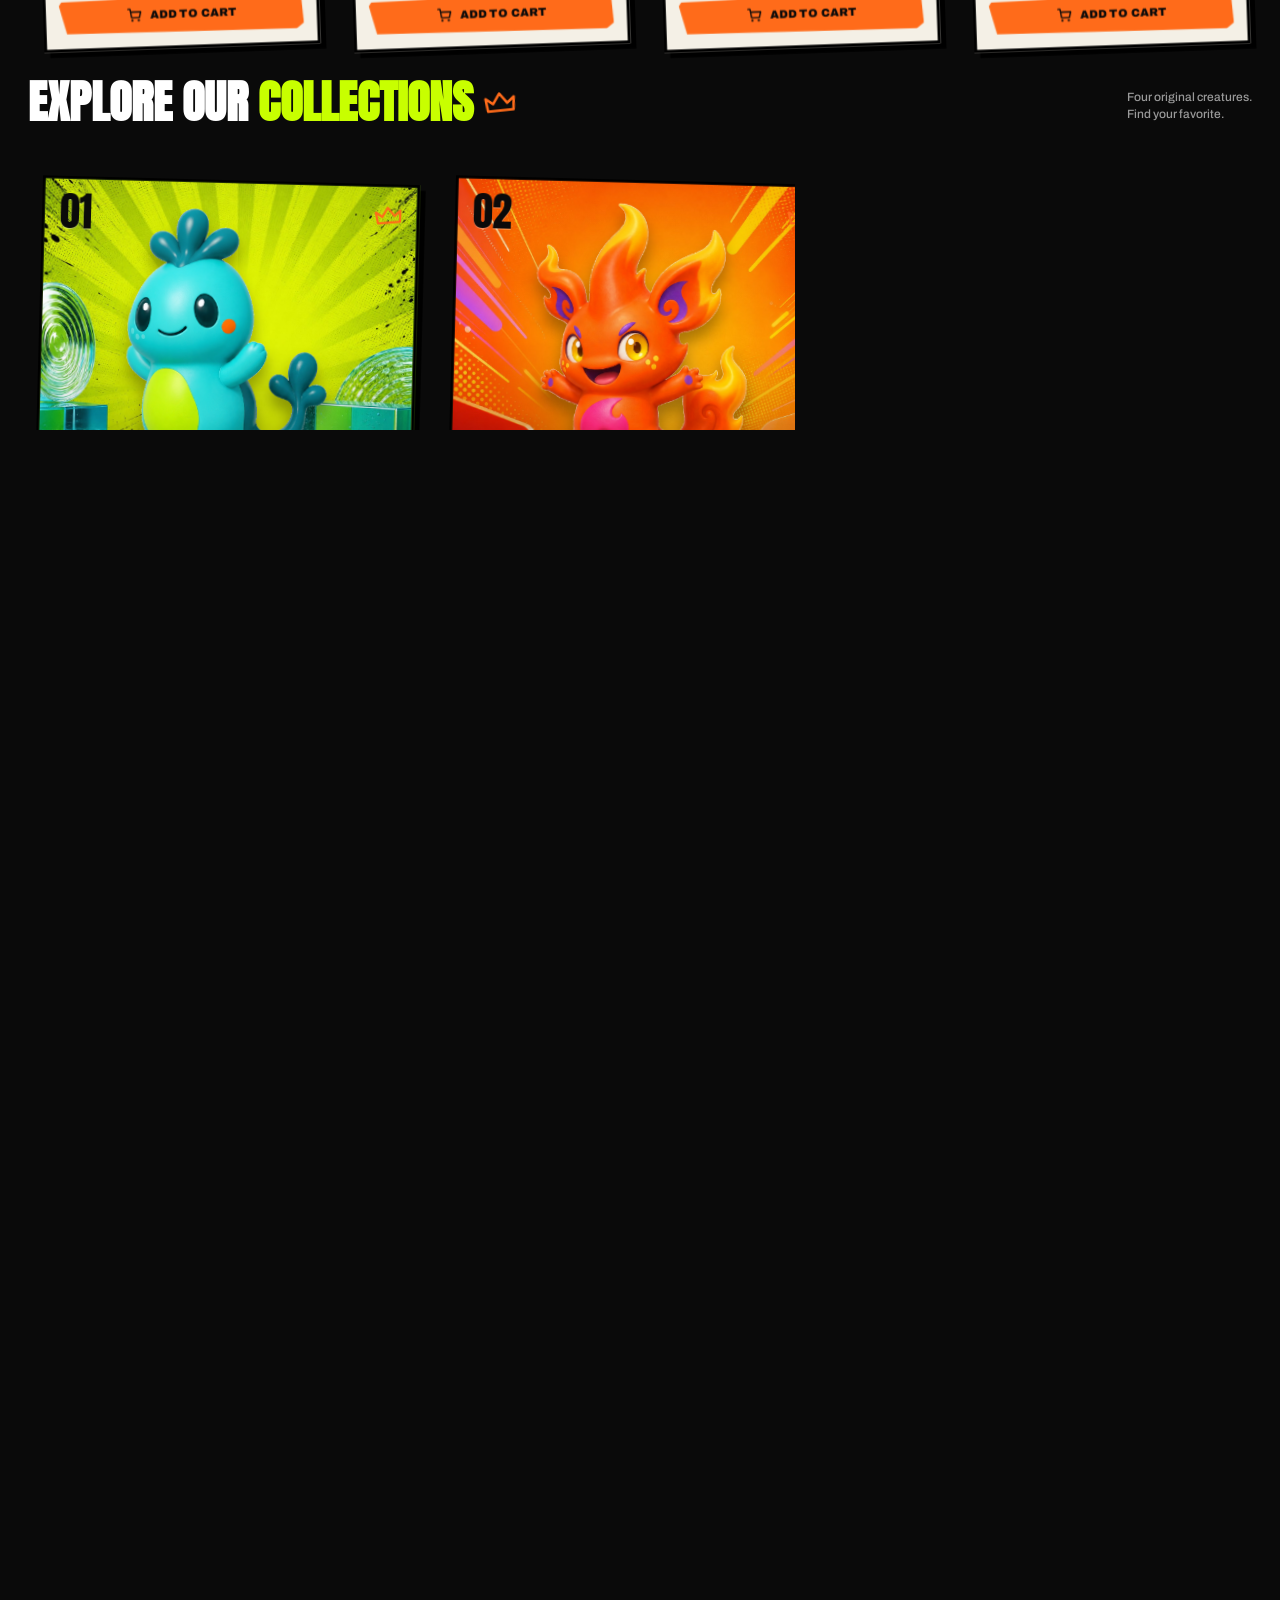
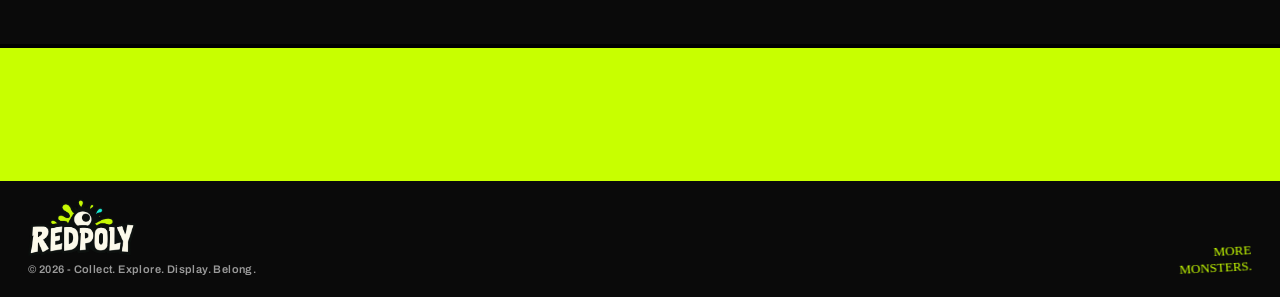
==== commit 2677f03b: "Add animated colorful REDPOLY splash screen Co-authored-by: arena-agent <297053741+arena-agent@users" ====
--- a/index.html
+++ b/index.html
@@ -8,6 +8,15 @@
 <link rel="canonical" href="https://redpoly.justsimpleapps.online/" />
 <meta name="robots" content="index, follow, max-image-preview:large" />
 <meta name="theme-color" content="#0a0a0a" />
+<script>
+  try {
+    if (sessionStorage.getItem('redpoly-splash-seen') === '1') {
+      document.documentElement.classList.add('redpoly-splash-seen');
+    } else {
+      sessionStorage.setItem('redpoly-splash-seen', '1');
+    }
+  } catch (_) {}
+</script>
 <link rel="icon" type="image/png" sizes="192x192" href="/assets/images/redpoly/favicon.png?v=redpoly-logo-20261114" />
 <link rel="shortcut icon" href="/assets/images/redpoly/favicon.ico?v=redpoly-logo-20261114" />
 <link rel="apple-touch-icon" href="/assets/images/redpoly/favicon.png?v=redpoly-logo-20261114" />
@@ -29,6 +38,20 @@
 <link rel="stylesheet" href="styles.css?v=origin-comic-20261114" />
 </head>
 <body>
+
+<div class="brand-splash" aria-hidden="true">
+  <span class="brand-splash__orb brand-splash__orb--lime"></span>
+  <span class="brand-splash__orb brand-splash__orb--orange"></span>
+  <span class="brand-splash__orb brand-splash__orb--aqua"></span>
+  <div class="brand-splash__content">
+    <p class="brand-splash__kicker">MONSOON MISCHIEF PRESENTS</p>
+    <img class="brand-splash__logo" src="/assets/images/redpoly/redpoly-logo.png" alt="" width="1353" height="711" fetchpriority="high" />
+    <p class="brand-splash__tagline">COLLECT <i></i> EXPLORE <i></i> DISPLAY</p>
+    <div class="brand-splash__progress"><span></span></div>
+  </div>
+  <span class="brand-splash__drop brand-splash__drop--one"></span>
+  <span class="brand-splash__drop brand-splash__drop--two"></span>
+</div>
 
 <!-- ================= HERO ================= -->
 <section class="hero" id="top">
--- a/styles.css
+++ b/styles.css
@@ -74,7 +74,6 @@
 .price-badge{position:relative;width:168px;height:168px;background:var(--orange);color:var(--black);display:flex;flex-direction:column;align-items:center;justify-content:center;transform:rotate(7deg);clip-path:polygon(50% 0%,62% 8%,78% 4%,88% 16%,100% 22%,96% 38%,100% 52%,92% 66%,96% 82%,82% 90%,70% 100%,54% 94%,38% 100%,24% 92%,10% 96%,4% 80%,0% 64%,6% 48%,0% 32%,10% 18%,22% 10%,36% 6%)}
 .price-badge__only{font-weight:900;font-size:12px;letter-spacing:2px}
 .price-badge__amount{font-family:'Anton',sans-serif;font-size:62px;line-height:.9;letter-spacing:-1px}
-.price-badge__usd{font-weight:900;font-size:14px;letter-spacing:1px}
 .price-badge__lines{position:absolute;top:-6px;right:-18px;display:flex;flex-direction:column;gap:4px;transform:rotate(18deg)}
 .price-badge__lines i{display:block;width:22px;height:4px;background:var(--black);border-radius:2px}
 .price-badge__lines i:nth-child(2){width:16px;margin-left:6px}
@@ -235,12 +234,6 @@
 /* Soft-3D image treatments and details kept as live HTML */
 .box{isolation:isolate}
 .box>img{position:absolute;inset:0;z-index:0}
-.box__label{position:absolute;left:0;right:0;z-index:2;display:flex;align-items:center;justify-content:space-between;padding:5px 9px;color:#fff;background:rgba(8,8,8,.88);font-family:'Archivo',sans-serif;text-transform:uppercase}
-.box__label--top{top:0;font-size:9px;font-weight:900;letter-spacing:1.3px}
-.box__label--top em{font-style:normal;color:var(--lime);font-size:11px}
-.box__label--bottom{bottom:0;align-items:flex-start;flex-direction:column;gap:1px}
-.box__label--bottom strong{font-family:'Anton',sans-serif;font-size:20px;line-height:1;color:var(--lime);letter-spacing:.5px}
-.box__label--bottom small{font-size:8px;font-weight:900;letter-spacing:.7px;color:#fff}
 .p-card__img{position:relative;overflow:hidden;aspect-ratio:290/320}
 .p-card__img img{height:100%;object-fit:contain;background:var(--cream);padding:2px}
 .p-card__image-link{display:block;width:100%;height:100%;cursor:pointer}
@@ -332,10 +325,6 @@
 .box--agni{left:32%;top:0;width:36%;height:350px;z-index:3;transform:rotate(.8deg)}
 .box--noor{right:0;top:40px;width:32%;height:320px;z-index:2;transform:rotate(2deg)}
 .box--barsaat>img,.box--agni>img,.box--noor>img{padding:0;object-fit:contain}
-.box--barsaat .box__label--bottom strong{color:#19C9D2}
-.box--agni .box__label--bottom strong{color:#FF6B1A}
-.box--noor .box__label--bottom strong{color:#B29BFF}
-.box__label--top em{color:#C8FF00}
 .barsaat-hero{position:relative;z-index:2;width:auto;max-width:100%;max-height:460px;object-fit:contain;filter:drop-shadow(0 10px 0 rgba(0,0,0,.08))}
 .price-badge__amount{font-size:50px}
 .c-card--vinyl{background:#9BEA25}
@@ -355,8 +344,6 @@
   .box--barsaat,.box--agni,.box--noor{height:236px;top:30px}
   .box--agni{top:10px}
   .box--barsaat>img,.box--agni>img,.box--noor>img{padding:34px 4px 40px}
-  .box__label--bottom strong{font-size:15px}
-  .box__label--bottom small{font-size:7px;letter-spacing:.35px}
   .barsaat-hero{max-height:380px}
   .price-badge__amount{font-size:46px}
 }
@@ -404,3 +391,31 @@
   html.motion-ready .p-card.in:hover .p-card__img img,html.motion-ready .c-card[data-reveal].in:hover>.c-card__backdrop,html.motion-ready .c-card[data-reveal].in:hover>.c-card__character{transform:none}
   html.motion-ready .c-card--accessories[data-reveal].in:hover>.c-card__character{transform:rotate(-6deg) scale(.96)}
 }
+
+/* Brief branded entry splash, shown once per browser tab. */
+.brand-splash{position:fixed;inset:0;z-index:9999;display:grid;place-items:center;overflow:hidden;background:radial-gradient(ellipse at 50% 48%,#191d24 0%,#0a0a0a 62%);animation:brand-splash-dismiss .48s cubic-bezier(.55,0,.8,.35) 1.35s forwards}
+html.redpoly-splash-seen .brand-splash{display:none}
+.brand-splash::before,.brand-splash::after{content:"";position:absolute;inset:50% auto auto 50%;width:min(88vw,760px);aspect-ratio:1;border:1px solid rgba(200,255,0,.12);border-radius:50%;transform:translate(-50%,-50%) scale(.72);box-shadow:0 0 0 26px rgba(200,255,0,.025),0 0 0 58px rgba(255,107,26,.025);animation:brand-splash-ring 2.3s ease-out both}
+.brand-splash::after{width:min(68vw,570px);border-color:rgba(30,220,207,.16);animation-delay:.18s}
+.brand-splash__content{position:relative;z-index:2;display:flex;flex-direction:column;align-items:center;width:min(90vw,560px);padding:28px 34px 25px;border:1px solid rgba(244,240,230,.14);background:linear-gradient(145deg,rgba(31,30,39,.86),rgba(11,12,15,.84));box-shadow:0 28px 90px rgba(0,0,0,.55),0 0 65px rgba(200,255,0,.09);animation:brand-splash-enter .72s cubic-bezier(.18,.82,.22,1) both}
+.brand-splash__kicker{color:var(--lime);font-size:9px;font-weight:900;letter-spacing:3px;text-align:center}
+.brand-splash__logo{width:min(100%,440px);height:auto;margin:15px 0 10px;filter:drop-shadow(0 0 22px rgba(200,255,0,.19))}
+.brand-splash__tagline{display:flex;align-items:center;gap:10px;color:#f4f0e6;font-size:9px;font-weight:900;letter-spacing:2px}
+.brand-splash__tagline i{width:4px;height:4px;border-radius:50%;background:var(--orange);box-shadow:0 0 9px var(--orange)}
+.brand-splash__progress{width:min(190px,48vw);height:3px;margin-top:22px;overflow:hidden;background:rgba(244,240,230,.15)}
+.brand-splash__progress span{display:block;width:100%;height:100%;background:linear-gradient(90deg,var(--lime),#1edccf,var(--orange));transform:scaleX(0);transform-origin:left;animation:brand-splash-load 1.35s cubic-bezier(.25,.7,.25,1) both}
+.brand-splash__orb{position:absolute;z-index:1;width:clamp(90px,16vw,190px);aspect-ratio:1;border-radius:50%;filter:blur(2px);opacity:.82;animation:brand-splash-float 2.8s ease-in-out infinite alternate}
+.brand-splash__orb--lime{top:8%;left:12%;background:radial-gradient(circle at 35% 35%,rgba(200,255,0,.48),rgba(200,255,0,.04) 68%,transparent 72%)}
+.brand-splash__orb--orange{right:10%;bottom:8%;width:clamp(110px,19vw,230px);background:radial-gradient(circle at 40% 40%,rgba(255,107,26,.35),rgba(255,107,26,.02) 69%,transparent 73%);animation-delay:-1s}
+.brand-splash__orb--aqua{top:20%;right:22%;width:clamp(70px,12vw,140px);background:radial-gradient(circle at 40% 40%,rgba(30,220,207,.28),rgba(30,220,207,.02) 68%,transparent 73%);animation-delay:-.6s}
+.brand-splash__drop{position:absolute;z-index:1;width:13px;height:19px;border-radius:80% 0 80% 80%;background:var(--lime);box-shadow:0 0 22px rgba(200,255,0,.55);transform:rotate(45deg);animation:brand-splash-drop 1.8s ease-in-out infinite}
+.brand-splash__drop--one{top:20%;left:25%}
+.brand-splash__drop--two{right:25%;bottom:22%;width:9px;height:13px;background:#20dccf;box-shadow:0 0 18px rgba(32,220,207,.55);animation-delay:-.8s}
+@keyframes brand-splash-enter{from{opacity:0;transform:translateY(18px) scale(.96);filter:blur(8px)}to{opacity:1;transform:translateY(0) scale(1);filter:blur(0)}}
+@keyframes brand-splash-dismiss{to{opacity:0;visibility:hidden}}
+@keyframes brand-splash-ring{0%{opacity:0;transform:translate(-50%,-50%) scale(.68)}35%{opacity:1}100%{opacity:0;transform:translate(-50%,-50%) scale(1.08)}}
+@keyframes brand-splash-load{to{transform:scaleX(1)}}
+@keyframes brand-splash-float{from{transform:translate3d(0,-8px,0) scale(.95)}to{transform:translate3d(8px,10px,0) scale(1.08)}}
+@keyframes brand-splash-drop{0%,100%{translate:0 0;opacity:.6}50%{translate:0 -9px;opacity:1}}
+@media(max-width:600px){.brand-splash__content{width:calc(100vw - 34px);padding:24px 18px 21px}.brand-splash__logo{width:min(100%,370px)}.brand-splash__tagline{gap:7px;font-size:8px;letter-spacing:1.4px}.brand-splash__orb--lime{left:-4%}.brand-splash__orb--orange{right:-5%}}
+@media(prefers-reduced-motion:reduce){.brand-splash{animation-delay:.18s;animation-duration:.2s}.brand-splash__content,.brand-splash__orb,.brand-splash__drop,.brand-splash::before,.brand-splash::after,.brand-splash__progress span{animation-duration:.01ms!important;animation-iteration-count:1!important}.brand-splash__content{opacity:1;transform:none;filter:none}.brand-splash__progress span{transform:scaleX(1)}}
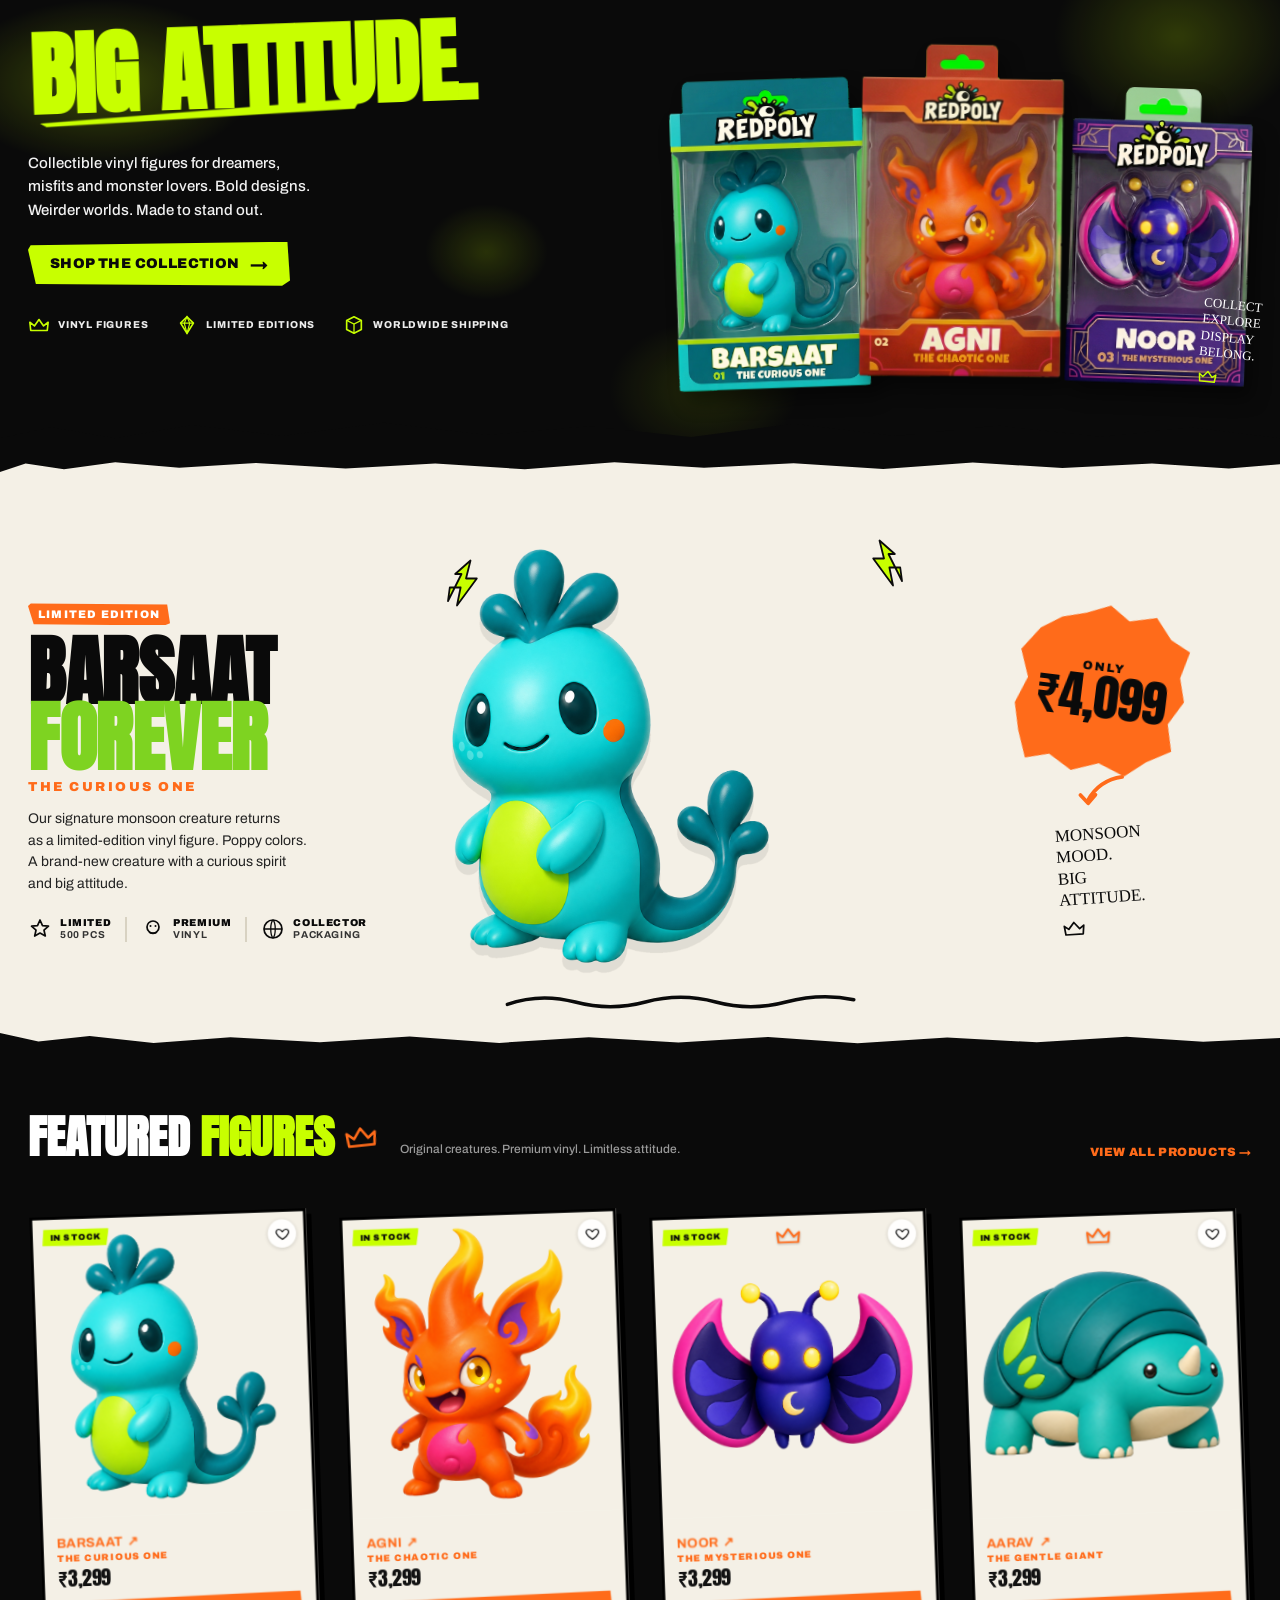
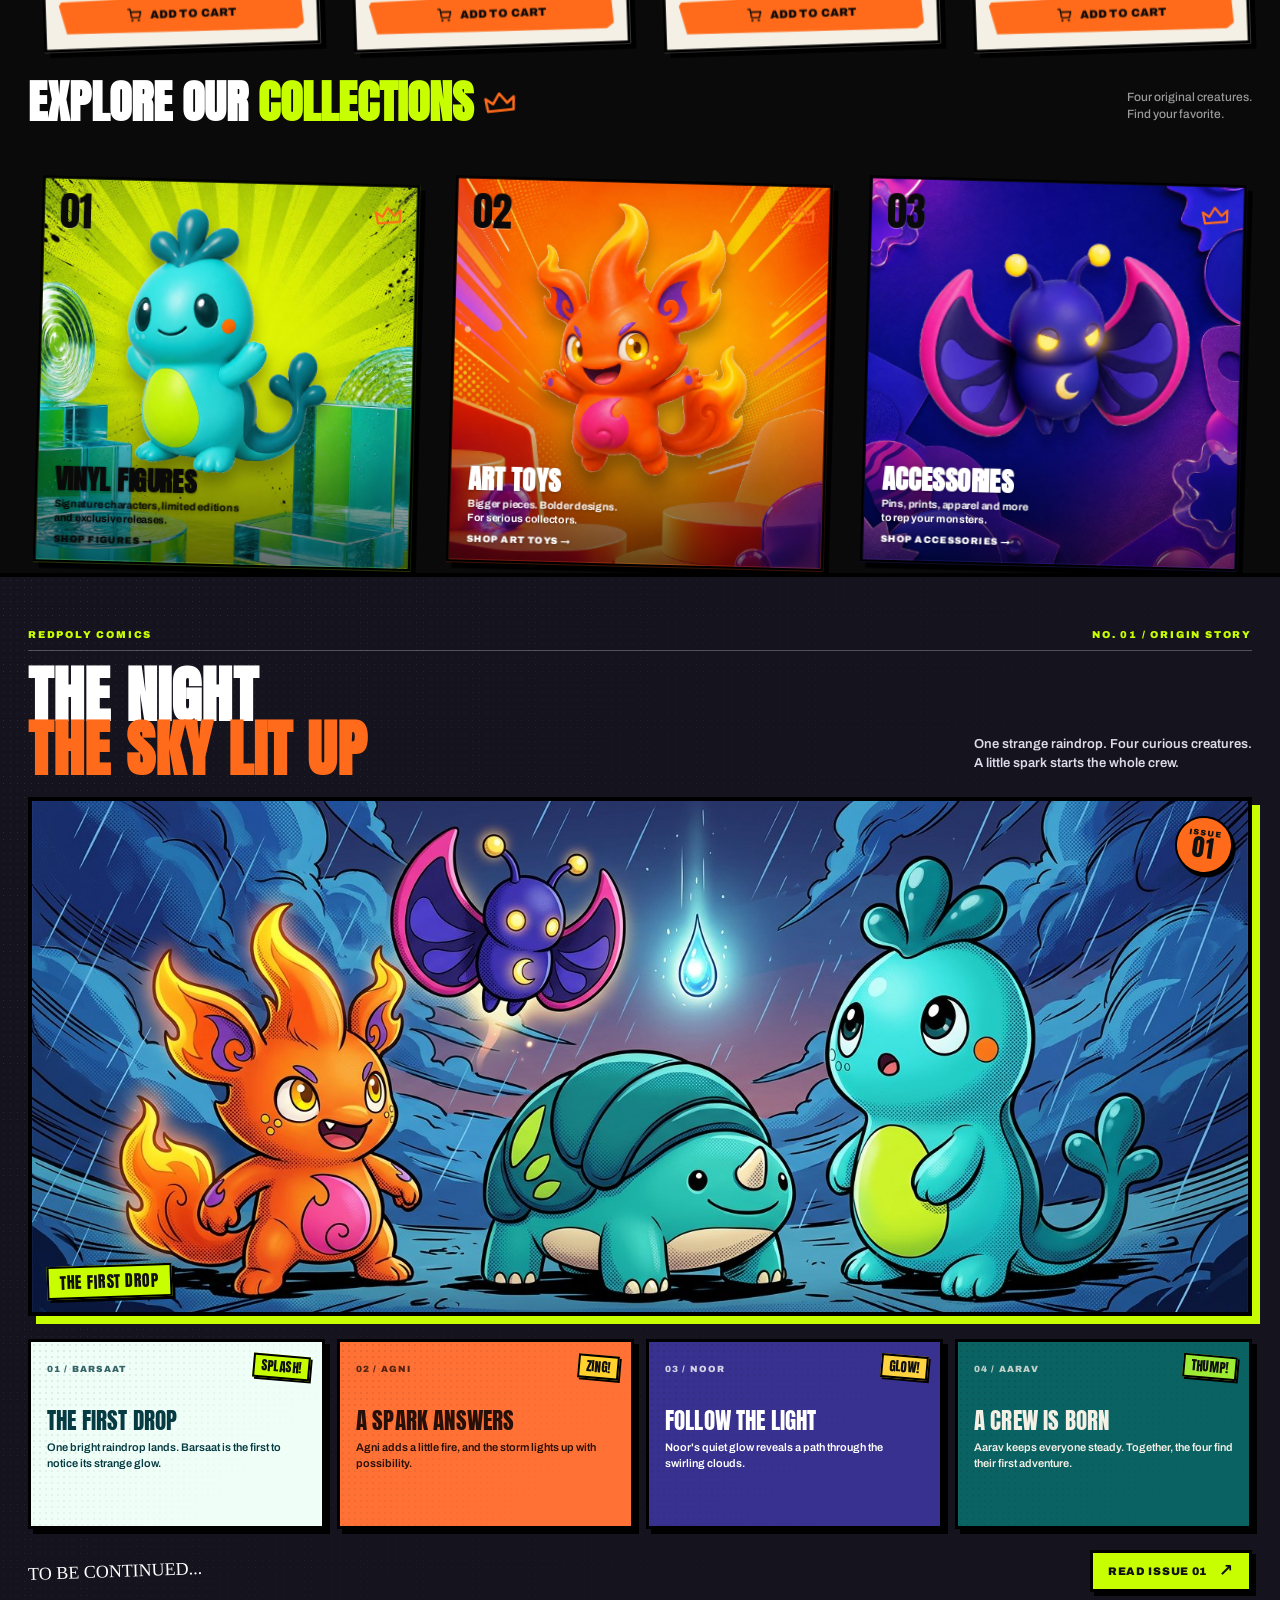
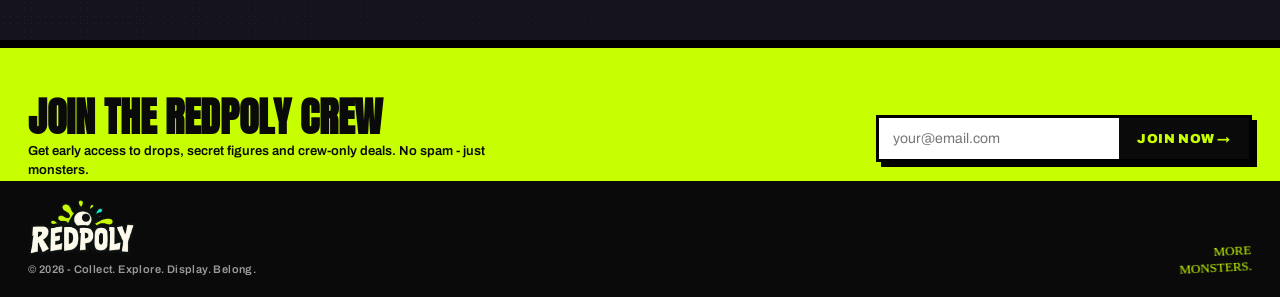
==== commit e773e223: "Show REDPOLY splash on every third home load Co-authored-by: arena-agent <297053741+arena-agent@user" ====
--- a/index.html
+++ b/index.html
@@ -10,11 +10,11 @@
 <meta name="theme-color" content="#0a0a0a" />
 <script>
   try {
-    if (sessionStorage.getItem('redpoly-splash-seen') === '1') {
-      document.documentElement.classList.add('redpoly-splash-seen');
-    } else {
-      sessionStorage.setItem('redpoly-splash-seen', '1');
-    }
+    var splashLoads = Number.parseInt(sessionStorage.getItem('redpoly-splash-loads') || '0', 10);
+    splashLoads = (Number.isNaN(splashLoads) ? 0 : splashLoads) + 1;
+    var showSplash = splashLoads % 3 === 0;
+    sessionStorage.setItem('redpoly-splash-loads', String(splashLoads % 3));
+    if (!showSplash) document.documentElement.classList.add('redpoly-splash-seen');
   } catch (_) {}
 </script>
 <link rel="icon" type="image/png" sizes="192x192" href="/assets/images/redpoly/favicon.png?v=redpoly-logo-20261114" />
